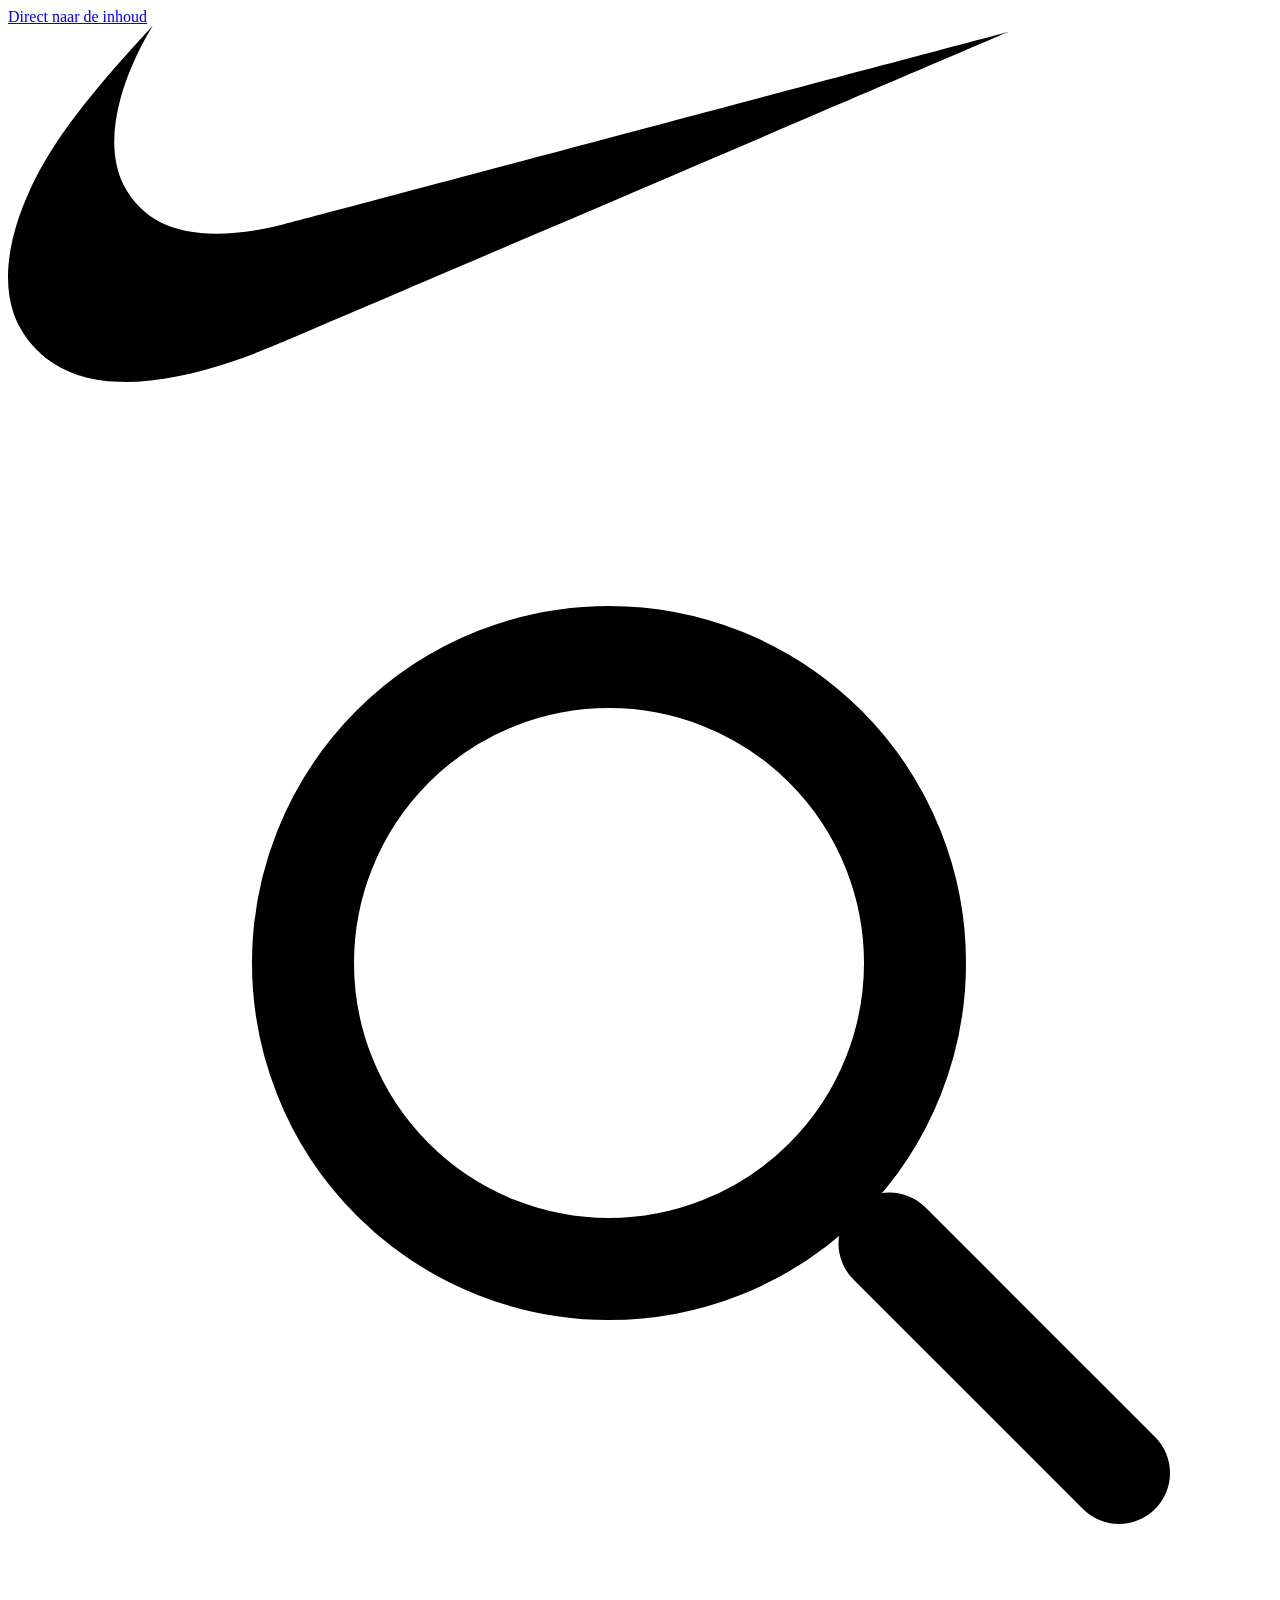
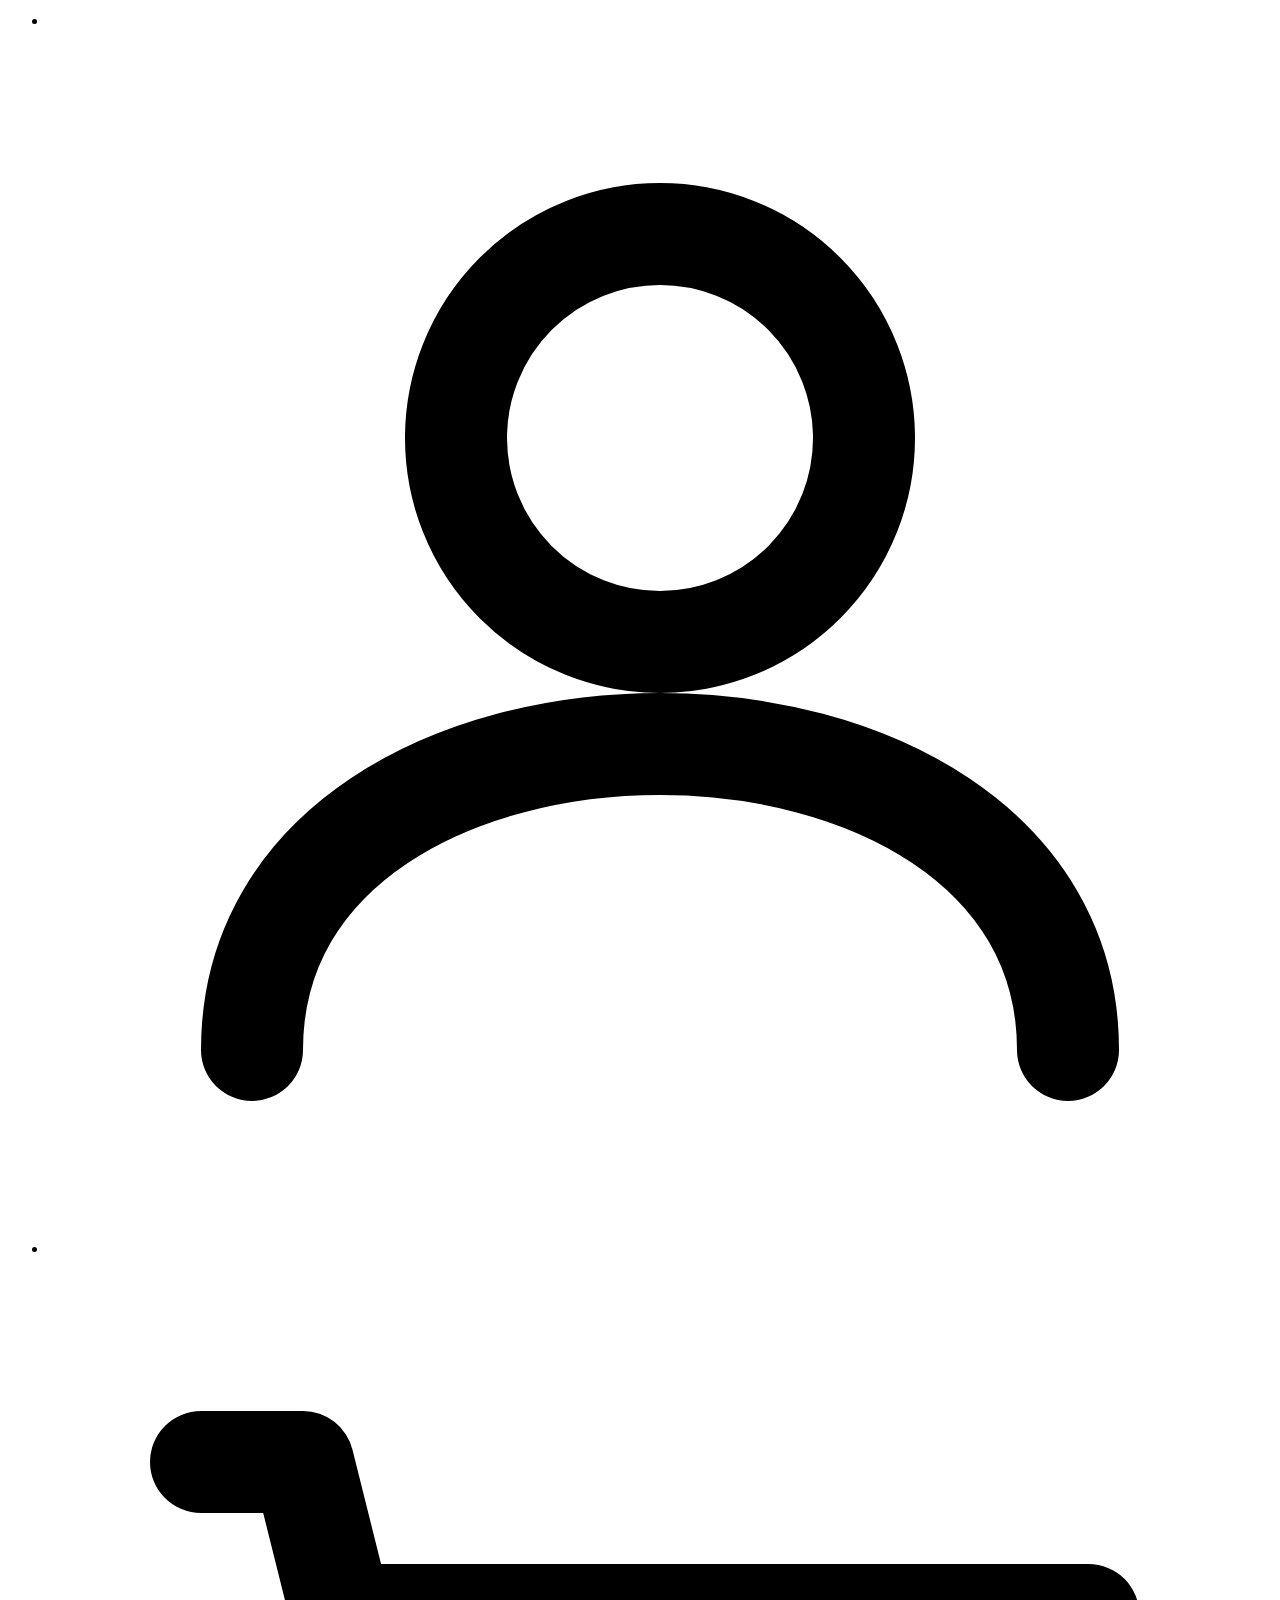
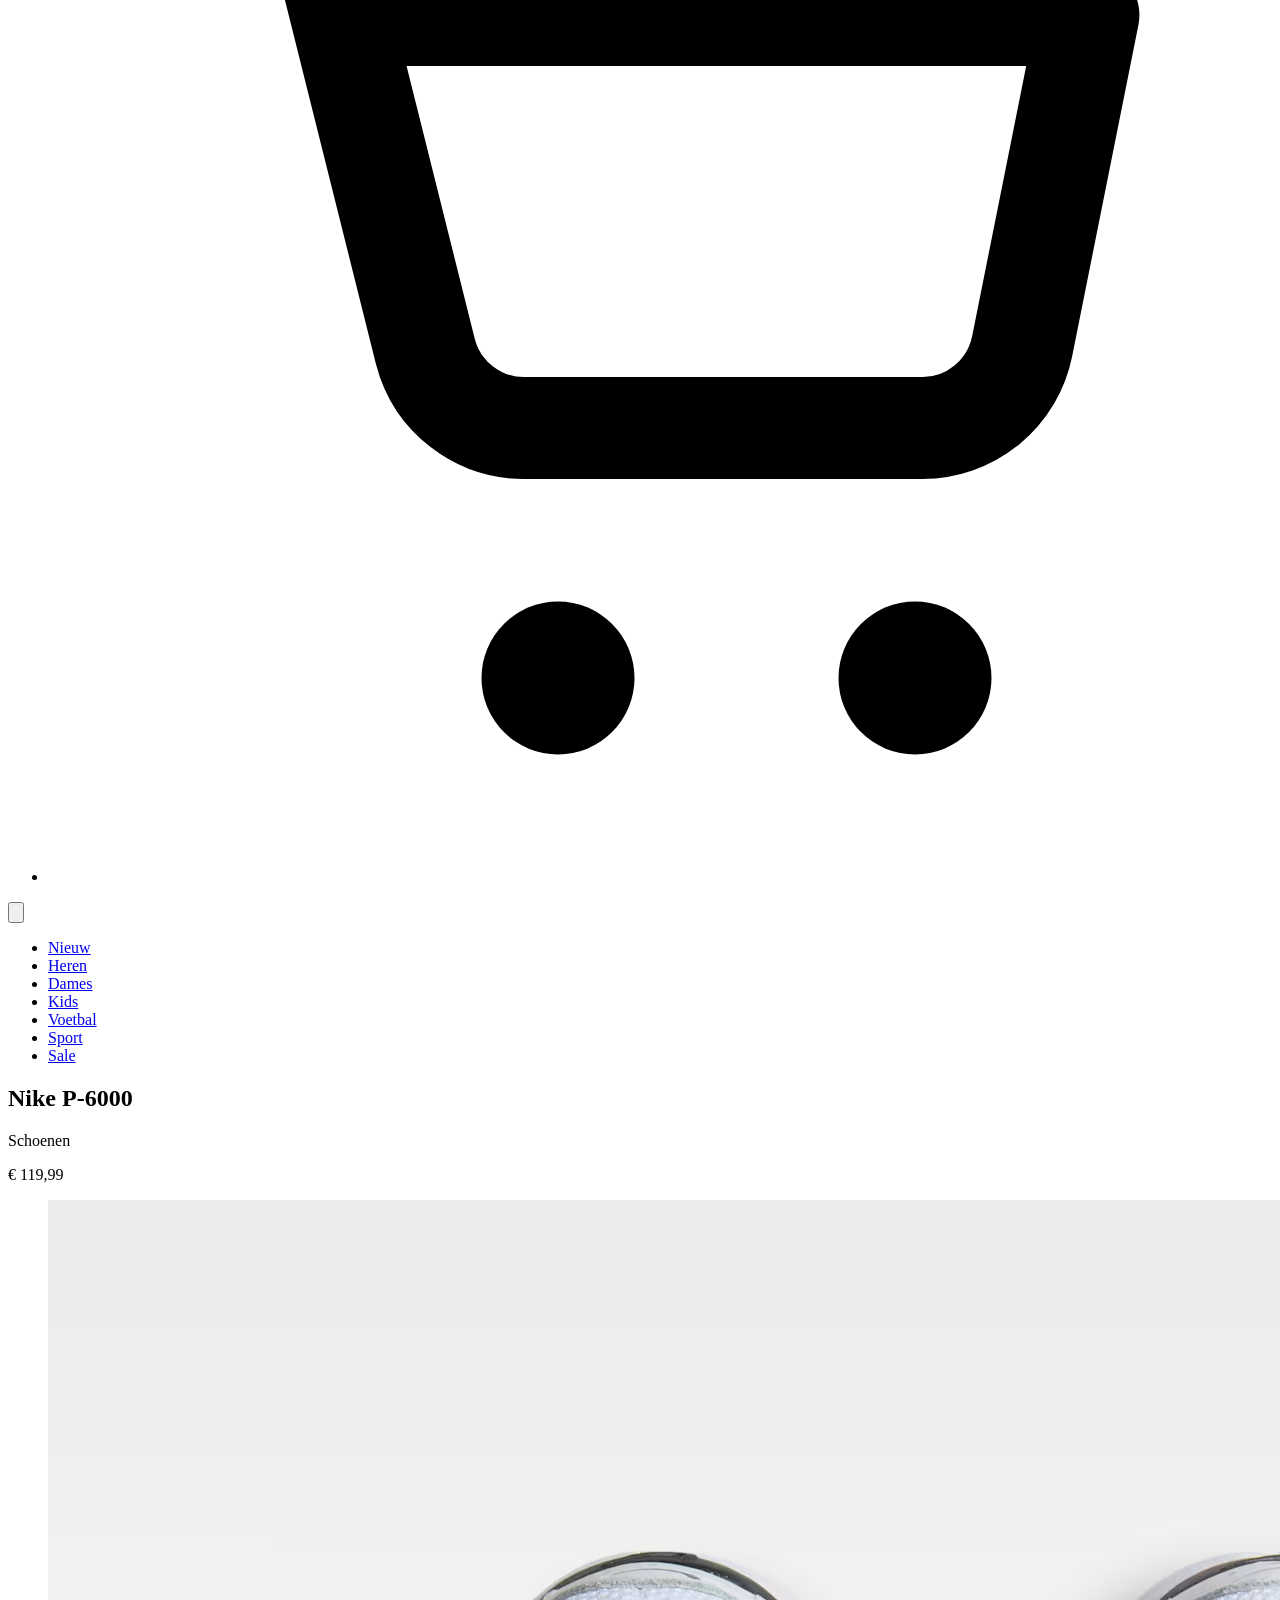
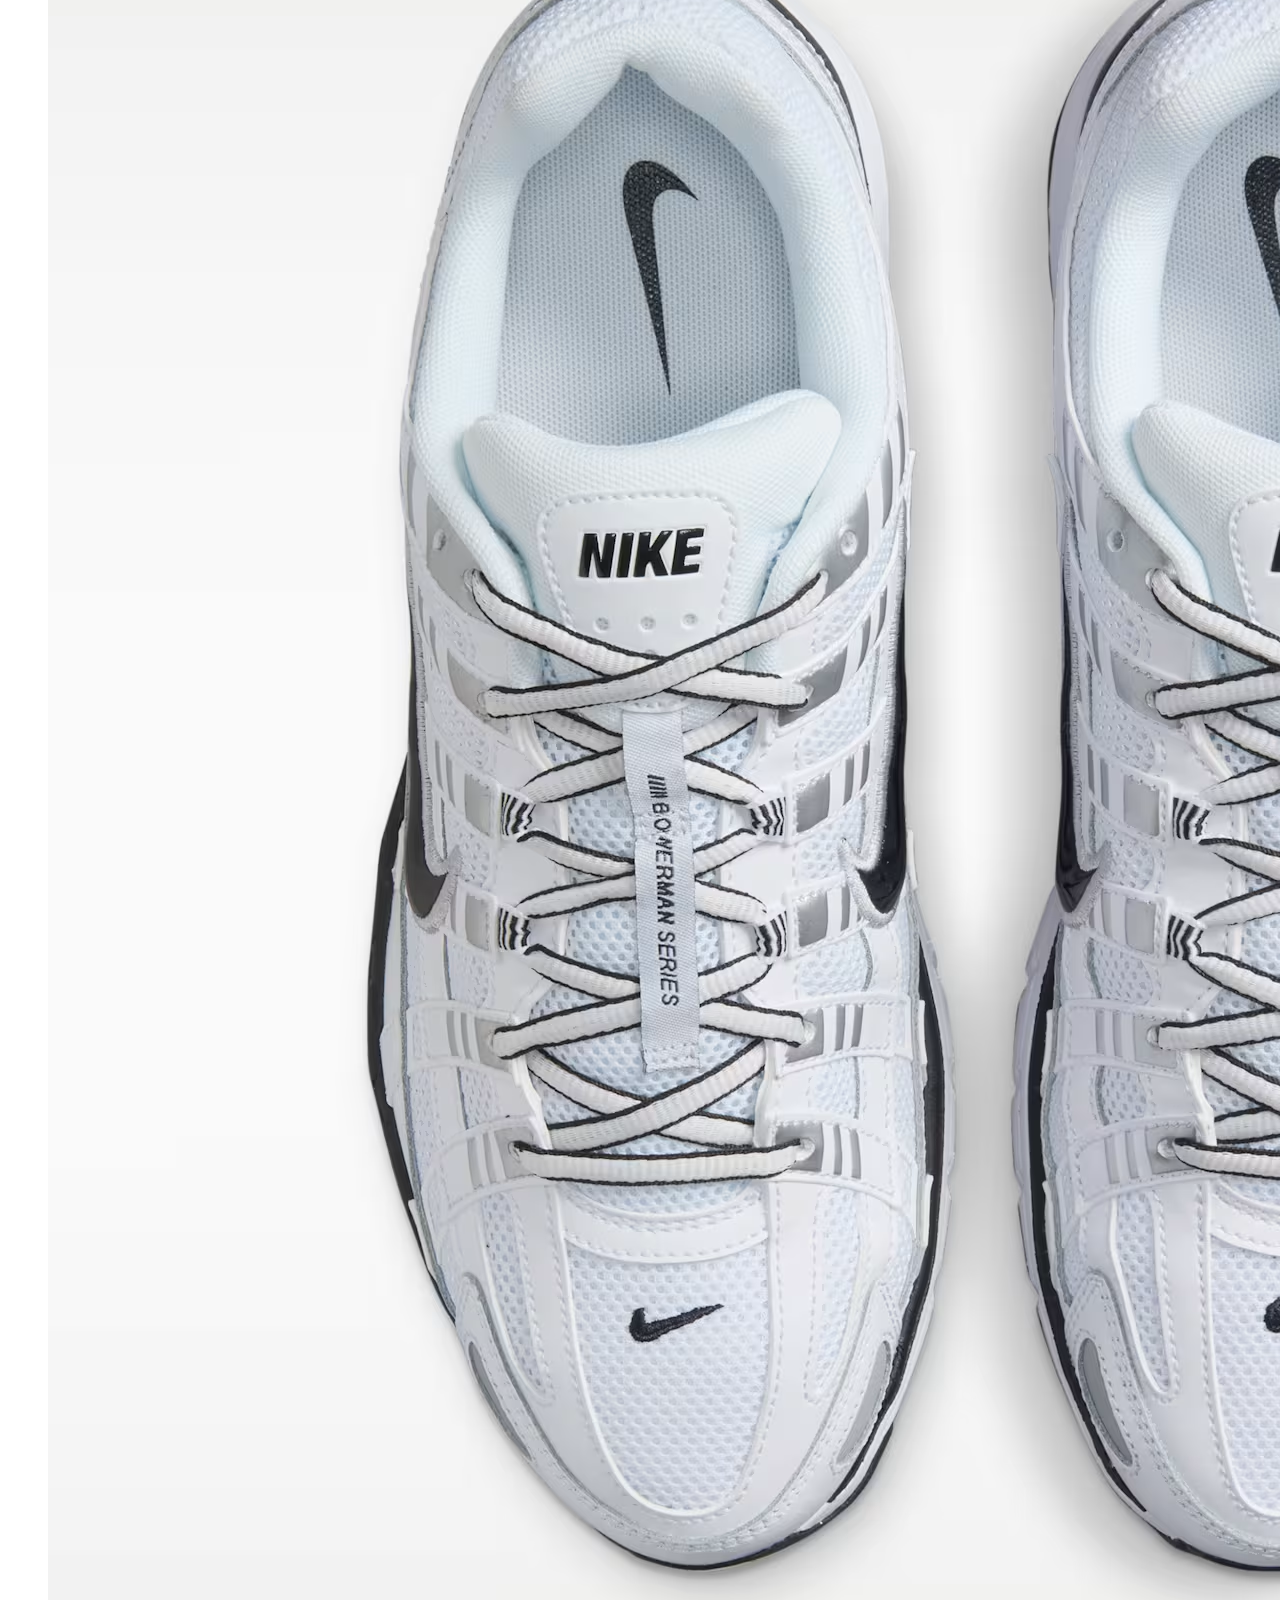
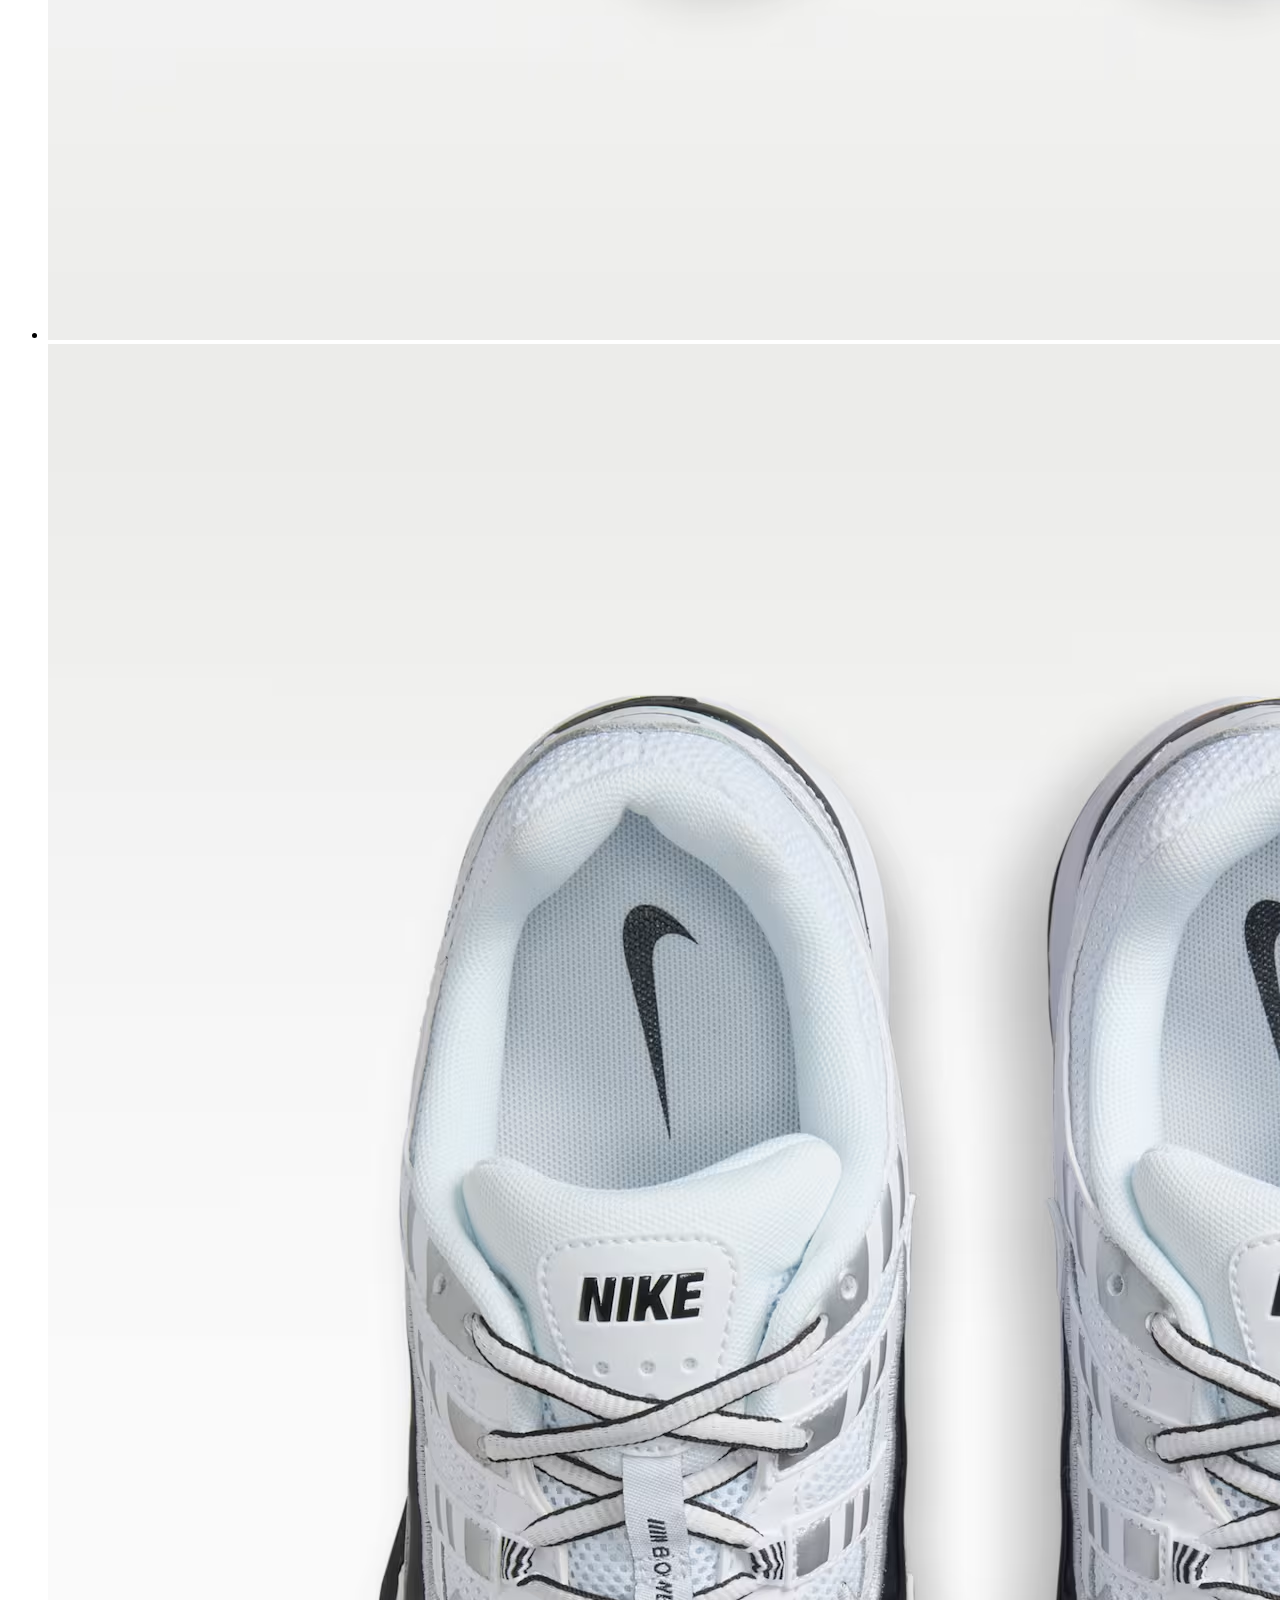
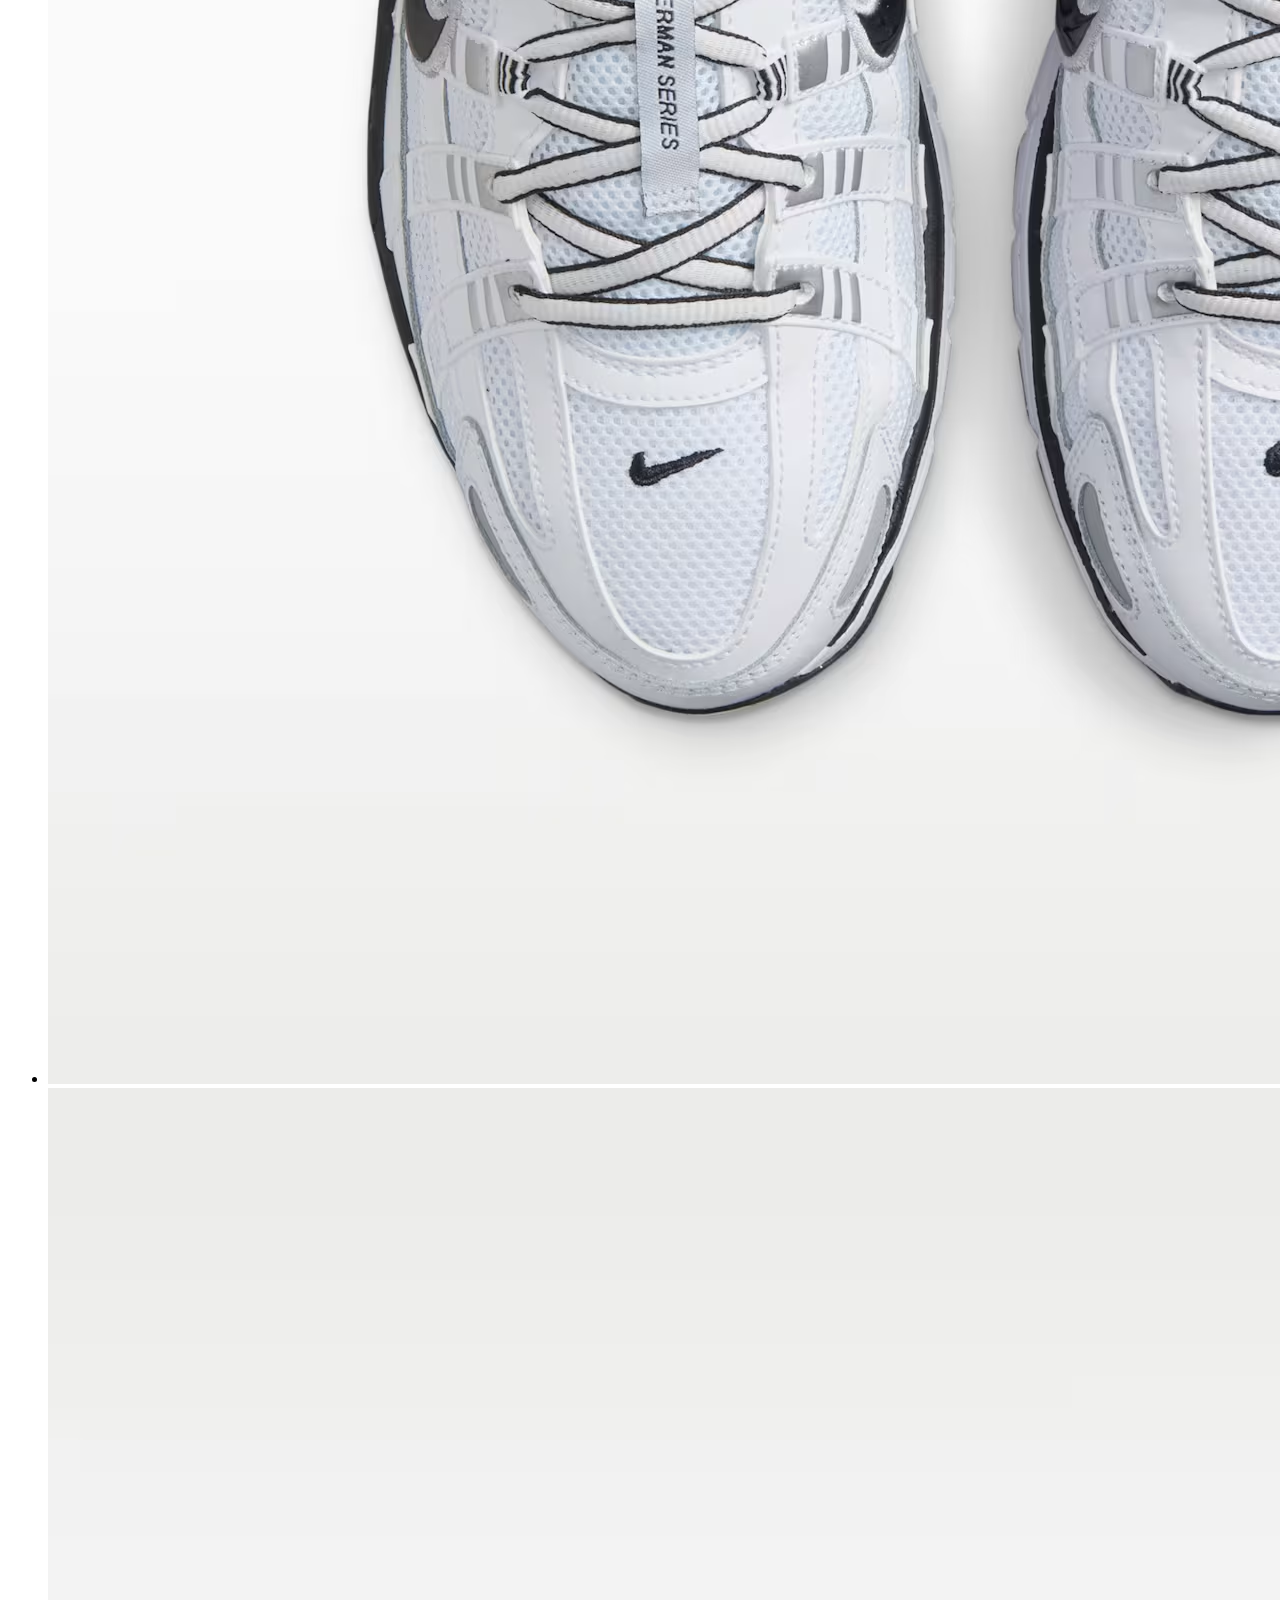
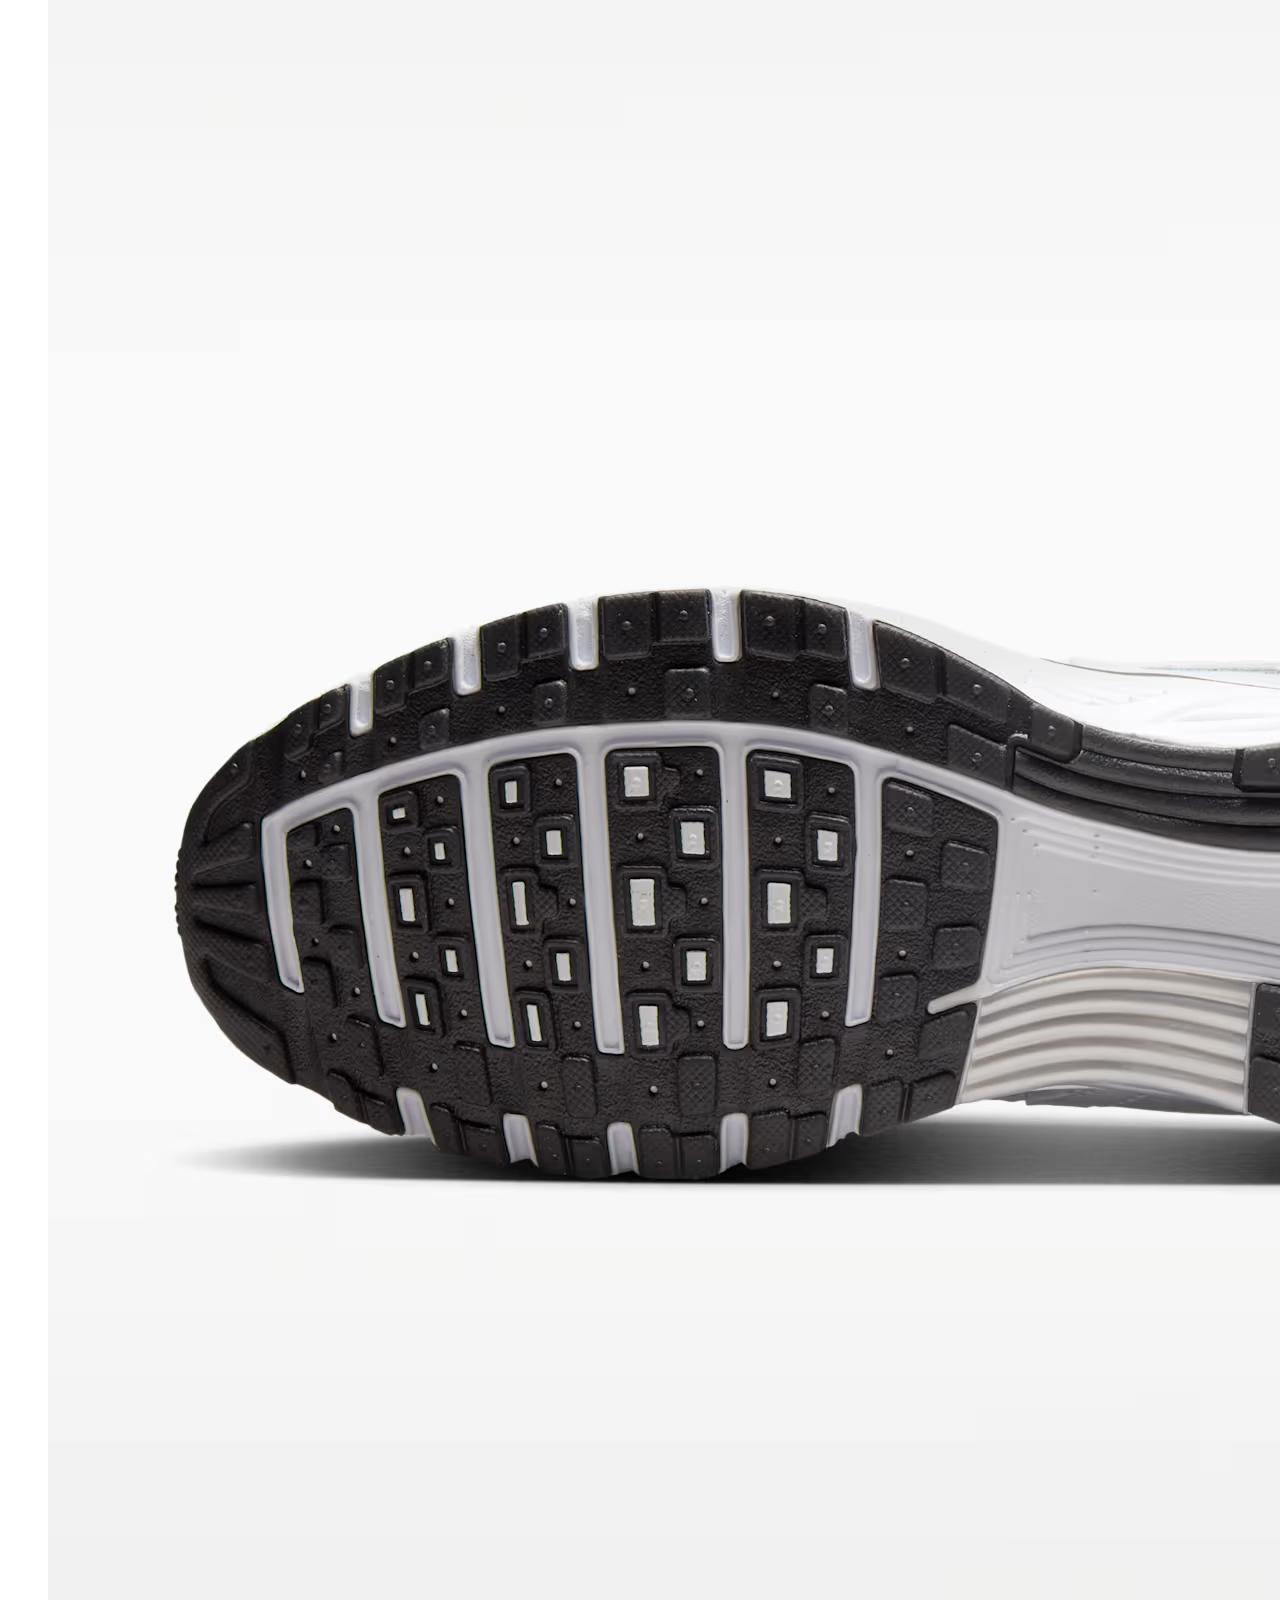
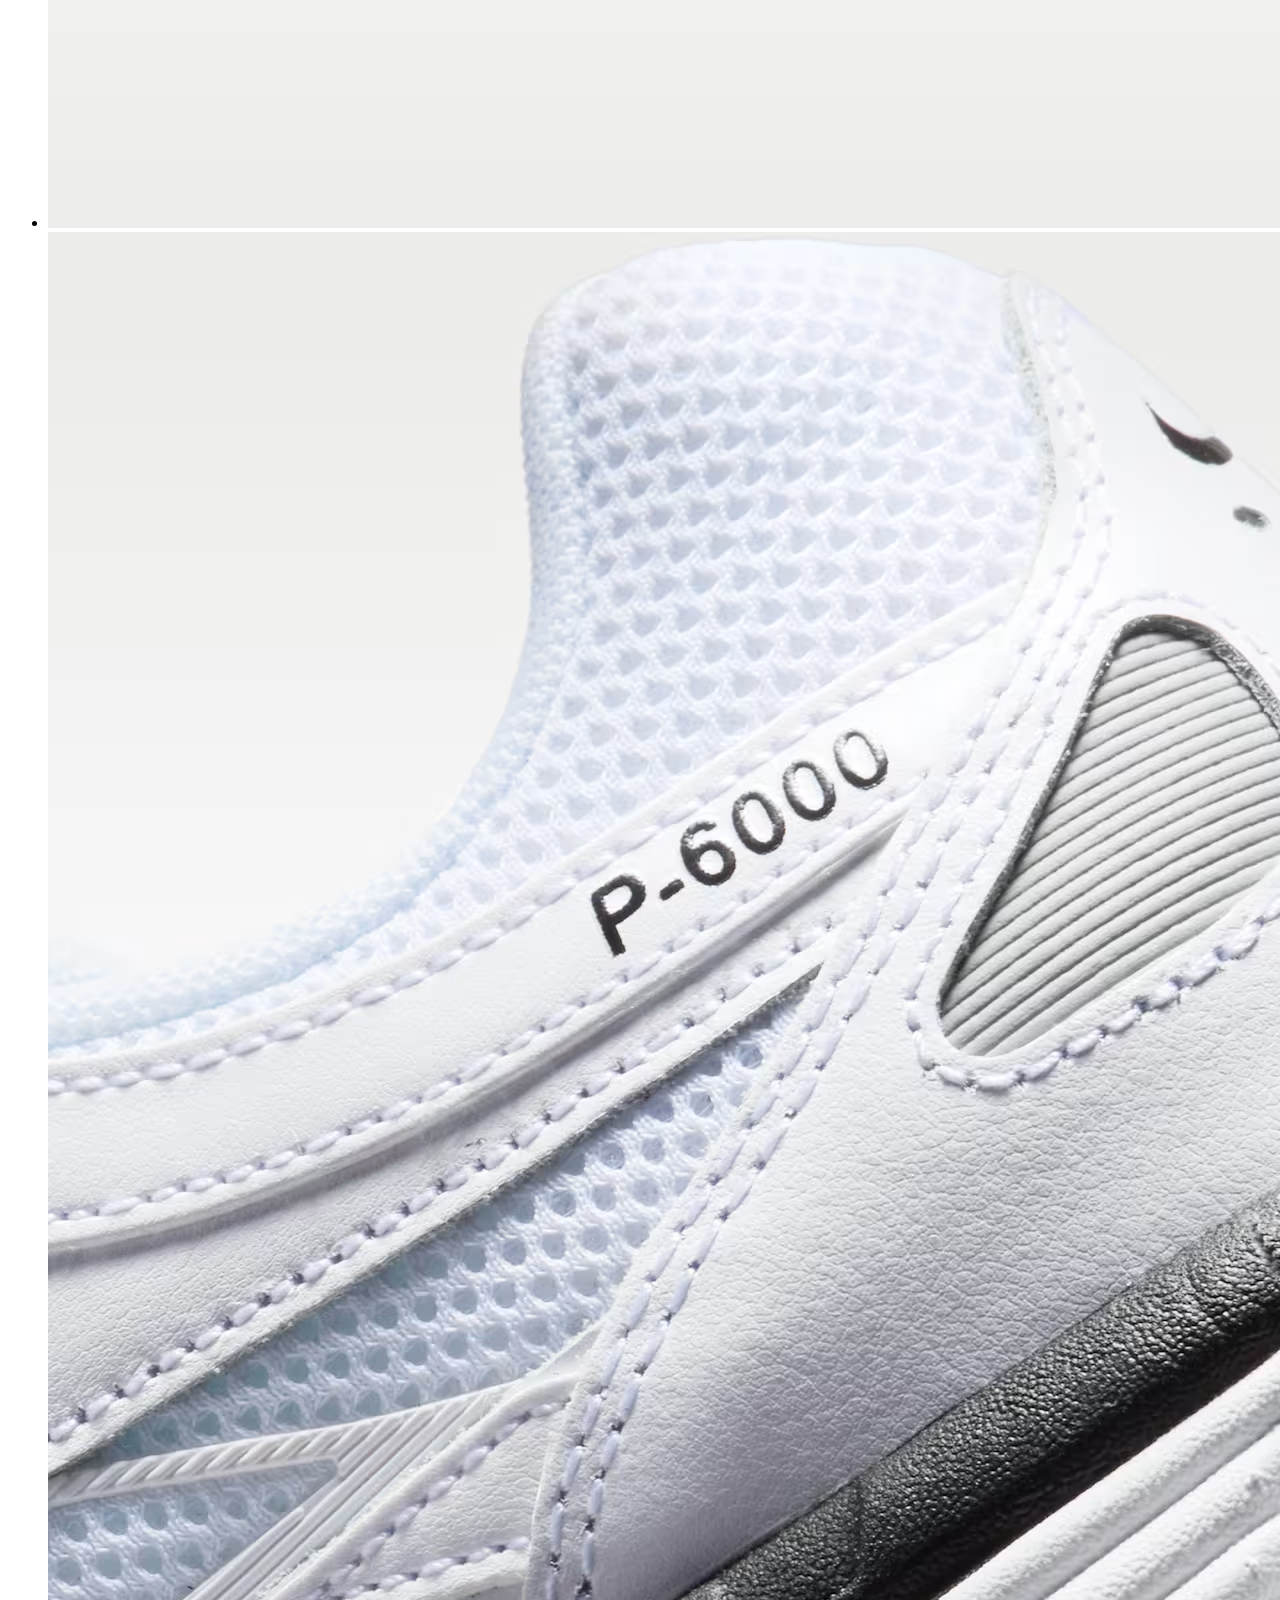
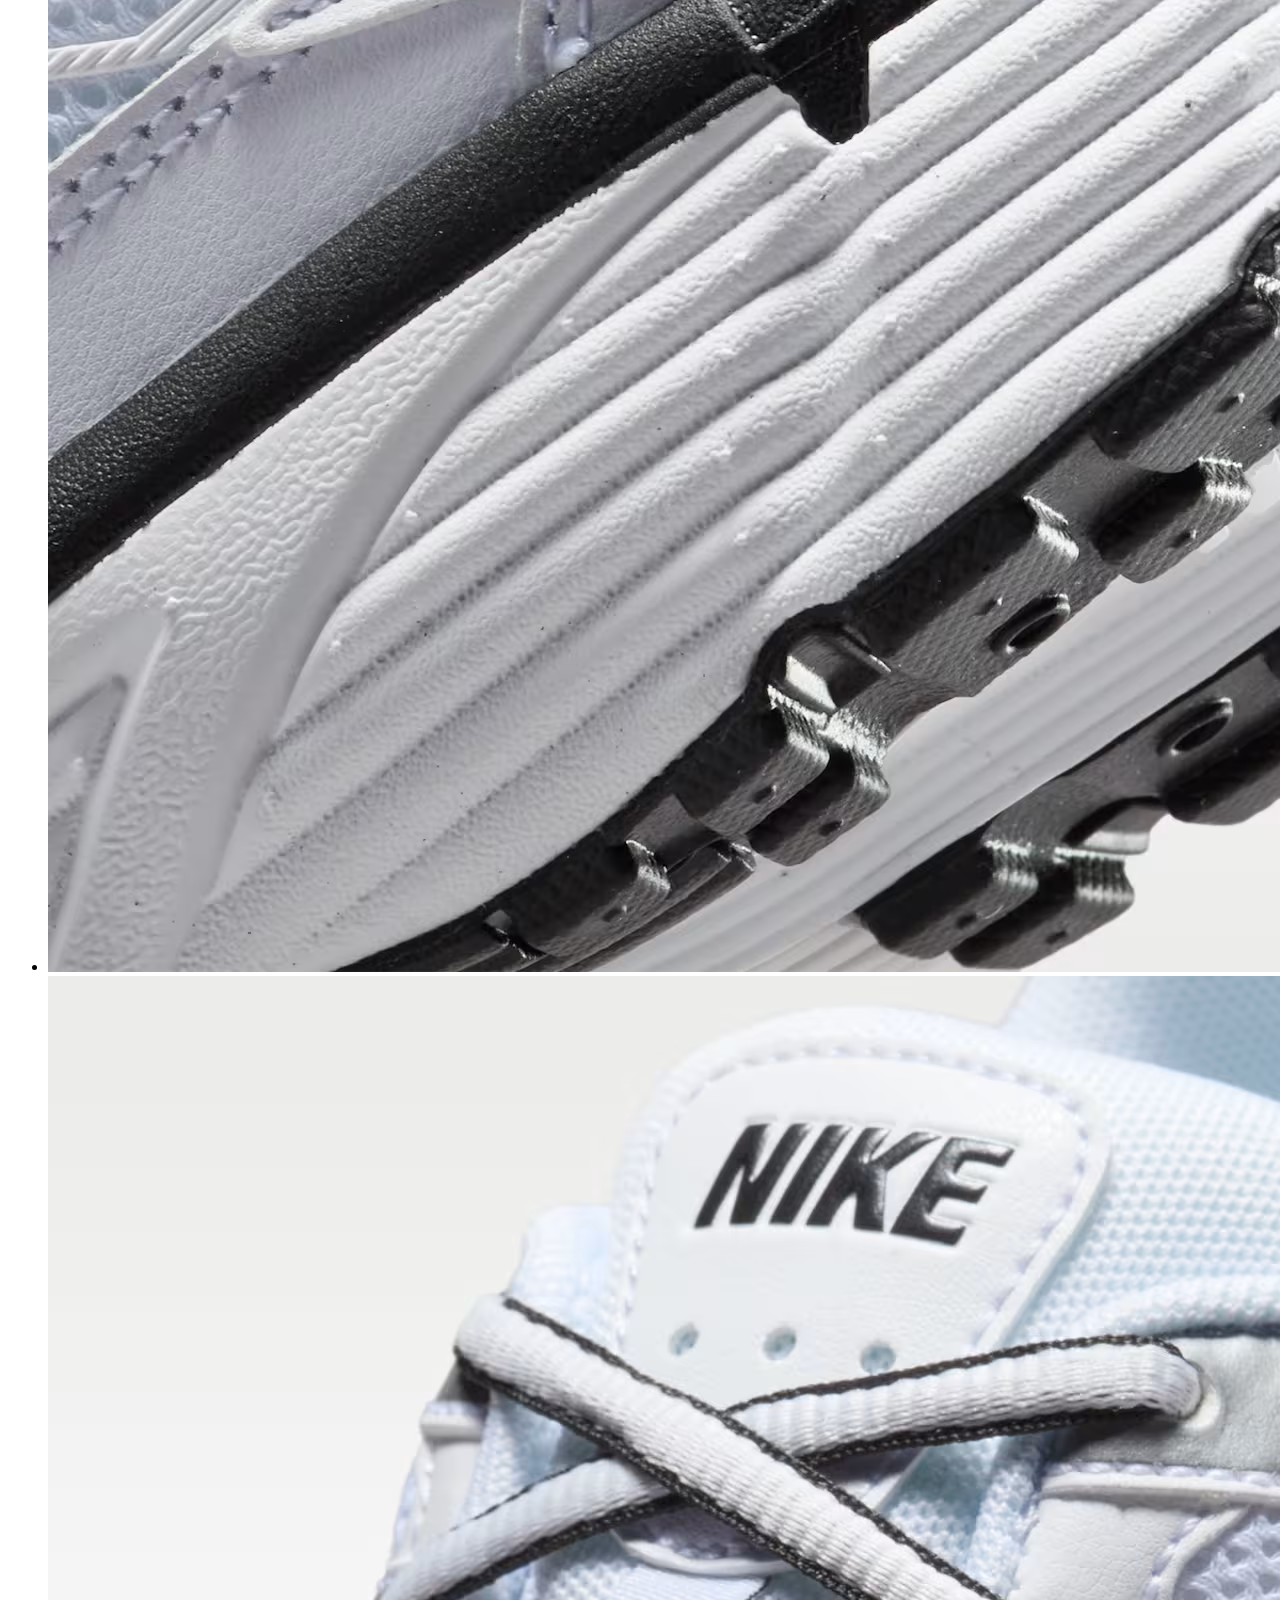
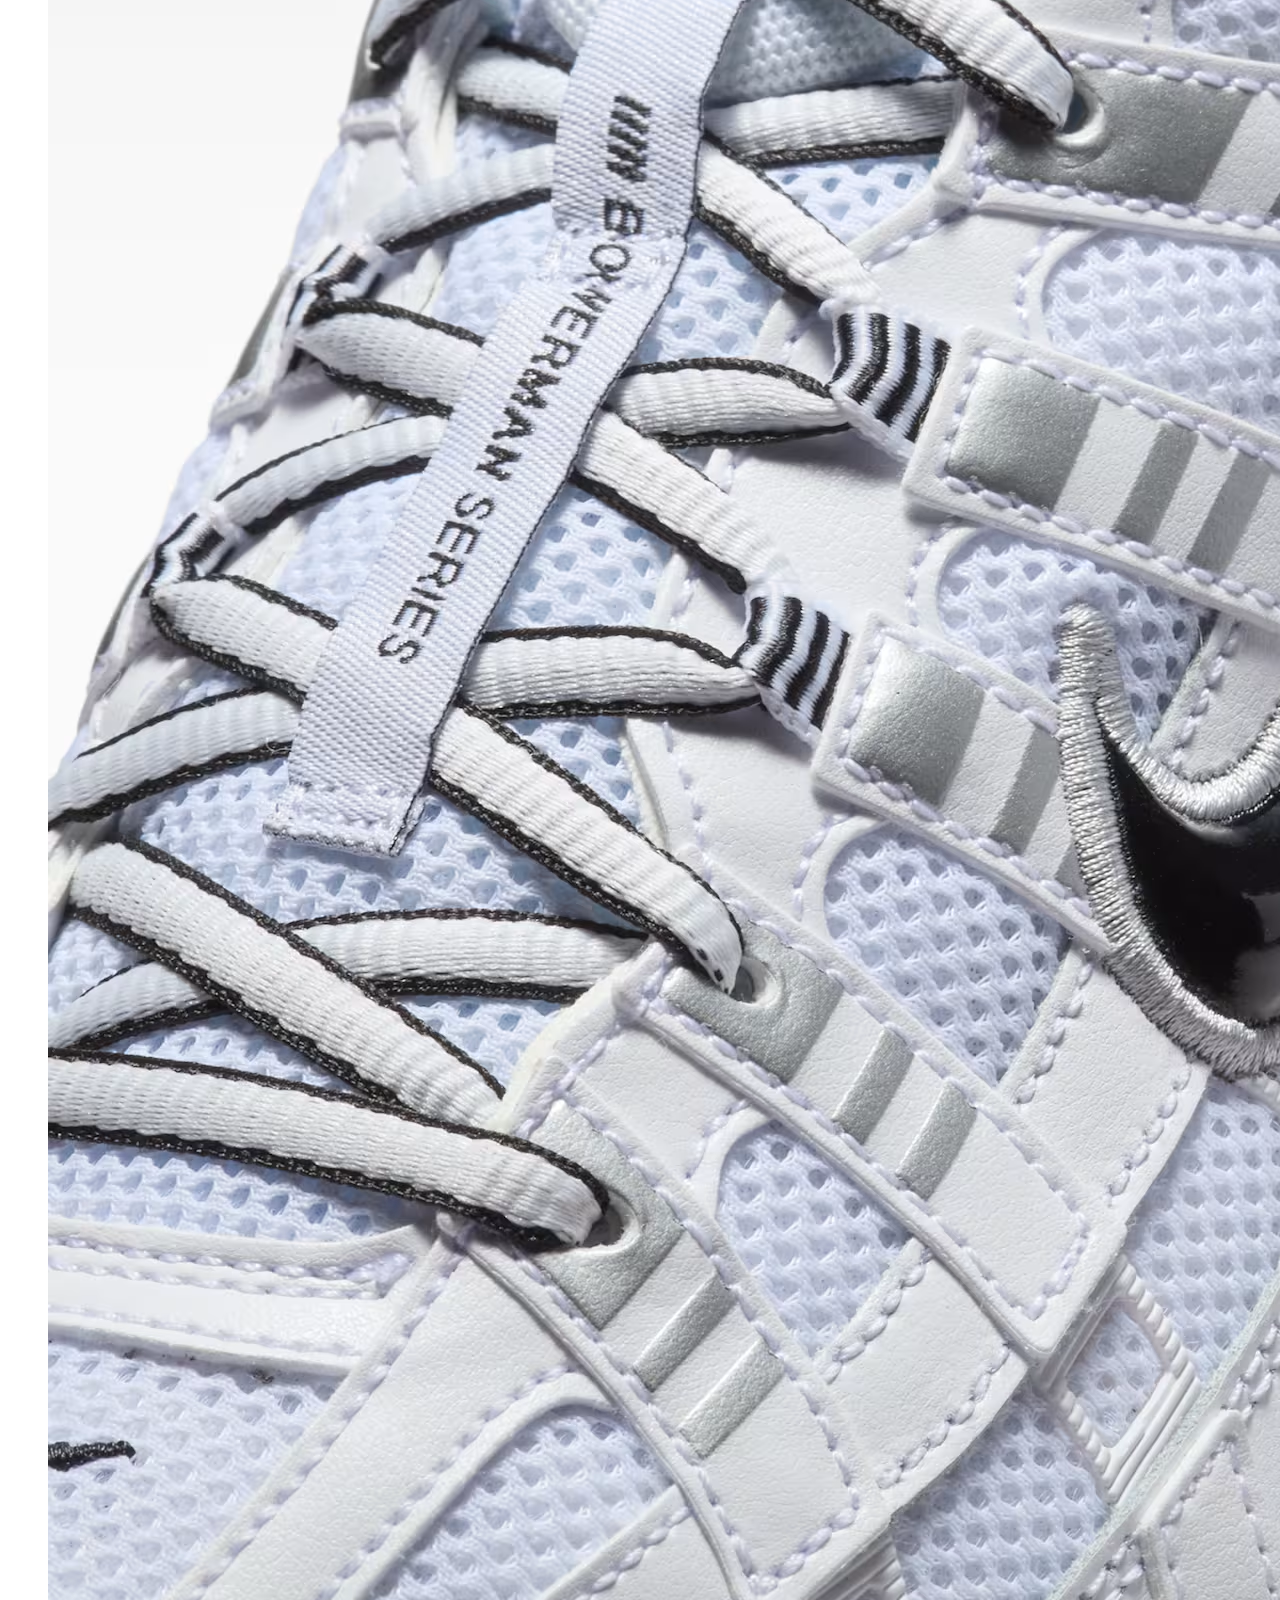
==== detail.html @ ab519326 "Add files via upload" ====
<!DOCTYPE html>
<html lang="nl">

<head>
	<meta charset="UTF-8">
	<meta name="viewport" content="width=device-width, initial-scale=1">
	<meta name="author" content="Younes Benzian">
	<meta name="description" content="Productpagina van de Nike P-6000, gemaakt voor Frontend Development.">

	<title>Nike P-6000 schoenen. Nike NL</title>

	<link rel="icon" href="images/logo-nike.svg" type="image/svg+xml">
	<link rel="stylesheet" href="styles/style.css">
	<link rel="stylesheet" href="styles/detail.css">

	<script src="scripts/script.js" defer></script>
</head>

<body>

	<a href="#inhoud">Direct naar de inhoud</a>

	<header>

		<a href="index.html">
			<img src="images/logo-nike.svg" alt="Nike, naar de homepagina">
		</a>

		<nav aria-label="Snelmenu">
			<ul>
				<li><a href="index.html"><img src="images/search.svg" alt="Zoeken"></a></li>
				<li><a href="index.html"><img src="images/user.svg" alt="Inloggen"></a></li>
				<li><a href="index.html"><img src="images/cart.svg" alt="Winkelwagen"></a></li>
			</ul>
		</nav>

		<button type="button" aria-controls="hoofdmenu" aria-expanded="false">
			<img src="images/menu.svg" alt="Menu">
		</button>

		<nav id="hoofdmenu" aria-label="Hoofdmenu">
			<ul>
				<li><a href="index.html">Nieuw</a></li>
				<li><a href="index.html">Heren</a></li>
				<li><a href="index.html">Dames</a></li>
				<li><a href="index.html">Kids</a></li>
				<li><a href="index.html">Voetbal</a></li>
				<li><a href="index.html">Sport</a></li>
				<li><a href="index.html">Sale</a></li>
			</ul>
		</nav>

	</header>

	<main id="inhoud">

		<section>

			<h1>Nike P-6000</h1>
			<p>Schoenen</p>
			<p>&euro; 119,99</p>

			<!-- de productfotos. op mobiel is dit een caroussel waar je zijwaarts doorheen scrollt, vanaf 57em maak ik er een grid van met een smalle kolom links -->
			<ul>
				<li><img src="images/NIKE+P-6000 (3).avif" alt="De Nike P-6000 van bovenaf, een paar naast elkaar"></li>
				<li><img src="images/NIKE+P-6000 (3).avif" alt="De Nike P-6000 van bovenaf met het Nike-logo op de tong"></li>
				<li><img src="images/NIKE+P-6000 (4).avif" alt="De buitenzool van de Nike P-6000"></li>
				<li><img src="images/schuin.avif" alt="De zijkant van de Nike P-6000 van dichtbij"></li>
				<li><img src="images/zijkantboven (1).avif" alt="De veters van de Nike P-6000 van dichtbij"></li>
				<li><img src="images/NIKE+P-6000 (2).avif" alt="De witte Nike P-6000 van de zijkant"></li>
			</ul>

			<form action="#" method="get">

				<fieldset>
					<legend>Kies je kleur</legend>
					<label><input type="radio" name="kleur" value="wit-grijs" checked> Wit en grijs</label>
					<label><input type="radio" name="kleur" value="zwart-wit"> Zwart en wit</label>
					<label><input type="radio" name="kleur" value="grijs-zilver"> Grijs en zilver</label>
					<label><input type="radio" name="kleur" value="zwart-antraciet"> Zwart en antraciet</label>
					<label><input type="radio" name="kleur" value="beige-wit"> Beige en wit</label>
				</fieldset>

				<!-- radio en geen button, want je mag maar 1 maat kiezen. het bolletje zelf verstop ik in css met appearance none zodat het hele vakje klikbaar wordt -->
				<fieldset>
					<legend>Selecteer maat</legend>
					<label><input type="radio" name="maat" value="35.5"> EU 35.5</label>
					<label><input type="radio" name="maat" value="36"> EU 36</label>
					<label><input type="radio" name="maat" value="36.5"> EU 36.5</label>
					<label><input type="radio" name="maat" value="37.5"> EU 37.5</label>
					<label><input type="radio" name="maat" value="38"> EU 38</label>
					<label><input type="radio" name="maat" value="38.5"> EU 38.5</label>
					<label><input type="radio" name="maat" value="39"> EU 39</label>
					<label><input type="radio" name="maat" value="40"> EU 40</label>
					<label><input type="radio" name="maat" value="40.5"> EU 40.5</label>
					<label><input type="radio" name="maat" value="41"> EU 41</label>
					<label><input type="radio" name="maat" value="42"> EU 42</label>
					<label><input type="radio" name="maat" value="42.5"> EU 42.5</label>
					<!-- deze maat op disabled, dan kun je hem niet aanklikken en slaat de browser hem ook over met tab -->
					<label><input type="radio" name="maat" value="43" disabled> EU 43 (uitverkocht)</label>
					<label><input type="radio" name="maat" value="44"> EU 44</label>
					<label><input type="radio" name="maat" value="44.5"> EU 44.5</label>
					<label><input type="radio" name="maat" value="45"> EU 45</label>
					<label><input type="radio" name="maat" value="45.5"> EU 45.5</label>
					<label><input type="radio" name="maat" value="46"> EU 46</label>
					<label><input type="radio" name="maat" value="47"> EU 47</label>
					<label><input type="radio" name="maat" value="47.5"> EU 47.5</label>
					<label><input type="radio" name="maat" value="48.5"> EU 48.5</label>
					<label><input type="radio" name="maat" value="49.5"> EU 49.5</label>
				</fieldset>

				<a href="index.html">Bekijk de maatwijzer</a>

				<p>Achteraf betalen is beschikbaar bij het afrekenen.</p>

				<button type="submit">Voeg toe aan winkelmandje</button>

				<button type="button">Markeer als favoriet</button>

			</form>

			<p>Dit product komt niet in aanmerking voor promoties en kortingen op de site.</p>

			<p>Niet zeker van je maat? <a href="index.html">Zoek een store bij jou in de buurt</a></p>

			<p>De P-6000 leent zijn vorm van de hardloopschoenen uit de jaren negentig en maakt er een schoen van voor elke dag. Licht genoeg om de hele dag te dragen, met genoeg demping om er ook mee te kunnen rennen.</p>

			<ul>
				<li>Kleur: wit, grijs en zwart</li>
				<li>Artikelnummer: CD6404-002</li>
				<li>Bovenwerk van mesh met kunstleren details</li>
			</ul>

			<details>
				<summary>Bekijk productgegevens</summary>
				<p>Het bovenwerk bestaat uit mesh met kunstleren overlays. De tussenzool van schuim vangt je stap op en de rubberen buitenzool geeft grip op straat.</p>
			</details>

			<details>
				<summary>Verzending en retourneren</summary>
				<p>Bezorging duurt twee tot vier werkdagen. Je kunt je bestelling binnen dertig dagen gratis retourneren.</p>
			</details>

			<details>
				<summary>Beoordelingen (1057)</summary>
				<p>Deze schoen krijgt gemiddeld 4,8 van de 5 sterren. Kopers noemen vooral de pasvorm en het comfort bij langer lopen.</p>
				<a href="index.html">Lees alle beoordelingen</a>
			</details>

		</section>

		<section>

			<h2>Hoe anderen het dragen</h2>

			<p>Upload je foto met #nikestyle om te laten zien hoe jij de P-6000 draagt.</p>

			<ul>
				<li>
					<img src="images/vrouw2.jpg" alt="Vrouw met pet en zonnebril op een trap in het park, in een wit shirt en korte broek">
					<p>@nikefan</p>
				</li>
				<li>
					<img src="images/vrouw3.png" alt="Vrouw in een lange grijze jas met een grijze hoodie en een pet">
					<p>@streetstyle</p>
				</li>
				<li>
					<img src="images/man4.jpg" alt="Man in een grijze longsleeve en donkerblauwe broek bij het water">
					<p>@dailyfit</p>
				</li>
				<li>
					<img src="images/manmetuitziht.jpg" alt="Man in een zwarte set bij een uitkijkpunt over de baai">
					<p>@sneakerdagboek</p>
				</li>
				<li>
					<img src="images/man5.jpg" alt="Man in een donker trainingspak met pet en schoudertas bij een betonnen muur">
					<p>@sneakerdagboek</p>
				</li>
				<li>
					<img src="images/vrouwmetp600.jpg" alt="Vrouw in een grijze top en blauwe cargobroek bij een wit hek">
					<p>@sneakerdagboek</p>
				</li>
			</ul>

		</section>

		<section>

			<h2>Maak de look af</h2>

			<ul>
				<li>
					<img src="images/asianguy.jpg" alt="Man in een donkere blazer met roze hoodie en grijze joggingbroek">
					<h3>Klaar voor de stad</h3>
				</li>
				<li>
					<img src="images/chiensevrouw.jpg" alt="Vrouw in een blauwgroene set met een tas over haar schouder">
					<h3>Rustige basis</h3>
				</li>
				<li>
					<img src="images/matchameid.jpg" alt="Vrouw in een grijze jas en zwarte legging in een stoel met een drankje">
					<h3>Warm ingepakt</h3>
				</li>
			</ul>

			<a href="index.html">Bekijk alle looks</a>

		</section>

		<section>

			<h2>Ontdek de Nike P-6000</h2>
			<!-- lege alt want dit pijltje is alleen versiering, een screenreader hoeft dat niet voor te lezen -->
			<img src="images/scroll dowb icon.png" alt="">
			<img src="images/manmetlegging.avif" alt="Man met vlechten in een muts en een zwarte jas over een zwart shirt">
			<h3>Traditionele hardloopstijl</h3>
			<p>De vorm komt van de hardloopschoenen uit de jaren tweeduizend. Die lijnen zijn gebleven, de rest is bijgewerkt.</p>

			<img src="images/ingezooomde p600.avif" alt="Het zwarte bovenwerk van de Nike P-6000 van heel dichtbij">
			<h3>Gemaakt voor comfort</h3>
			<p>De tussenzool van schuim vangt je stap op, zodat je er ook een hele dag op kunt staan.</p>

			<img src="images/ingezoomdopzool.avif" alt="Het profiel van de buitenzool van de Nike P-6000 van heel dichtbij">
			<h3>Rotsvaste grip</h3>
			<p>De rubberen buitenzool met golfprofiel houdt je op de been, ook als het nat is.</p>

		</section>

		<section>

			<h2>Misschien vind je dit ook leuk</h2>

			<!-- 5 producten, je ziet er ongeveer 3 en de rest scroll je erbij. hier was geen javascript voor nodig, scroll-snap in css doet het werk -->
			<ul>
				<li>
					<a href="index.html"><img src="images/qqlawi.avif" alt="De Nike P-6000 in zwart met een lichtblauwe swoosh van de zijkant"></a>
					<h3>Nike P-6000</h3>
					<p>Herenschoenen</p>
					<p>&euro; 109,99</p>
				</li>
				<li>
					<a href="index.html"><img src="images/NIKE+AIR+LIQUID+MAX+AW.avif" alt="De Nike Air Max in helemaal zwart van de zijkant"></a>
					<h3>Nike Air Max</h3>
					<p>Herenschoenen</p>
					<p>&euro; 139,99</p>
				</li>
				<li>
					<a href="index.html"><img src="images/Screenshot 2026-09-28 180601.png" alt="De Nike P-6000 in donkergroen en zwart van de zijkant"></a>
					<h3>Nike P-6000</h3>
					<p>Herenschoenen</p>
					<p>&euro; 89,99</p>
				</li>
				<li>
					<a href="index.html"><img src="images/p[.png" alt="De Nike P-6000 in helemaal zwart van de zijkant"></a>
					<h3>Nike P-6000</h3>
					<p>Herenschoenen</p>
					<p>&euro; 87,49</p>
				</li>
				<li>
					<a href="index.html"><img src="images/NIKE+MIND+001.avif" alt="Een paar roze Nike slippers"></a>
					<h3>Nike Mind</h3>
					<p>Schoenen</p>
					<p>&euro; 129,99</p>
				</li>
			</ul>

		</section>

	</main>

	<footer>

		<nav aria-label="Footermenu">
			<details>
				<summary>Bronnen</summary>
				<ul>
					<li><a href="index.html">Cadeaubonnen</a></li>
					<li><a href="index.html">Zoek een store</a></li>
					<li><a href="index.html">Nike Journal</a></li>
					<li><a href="index.html">Word member</a></li>
				</ul>
			</details>
			<details>
				<summary>Help</summary>
				<ul>
					<li><a href="index.html">Bestelstatus</a></li>
					<li><a href="index.html">Verzending en levering</a></li>
					<li><a href="index.html">Retourzendingen</a></li>
					<li><a href="index.html">Betaalmethodes</a></li>
				</ul>
			</details>
			<details>
				<summary>Bedrijf</summary>
				<ul>
					<li><a href="index.html">Over Nike</a></li>
					<li><a href="index.html">Nieuws</a></li>
					<li><a href="index.html">Werken bij Nike</a></li>
					<li><a href="index.html">Toegankelijkheid</a></li>
				</ul>
			</details>
			<details>
				<summary>Communitykortingen</summary>
				<ul>
					<li><a href="index.html">Student</a></li>
					<li><a href="index.html">Docent</a></li>
					<li><a href="index.html">Eerstehulpverleners</a></li>
					<li><a href="index.html">Zorgprofessionals</a></li>
				</ul>
			</details>
		</nav>

		<small>&copy; 2026 Nike, Inc. Schoolopdracht van Younes Benzian.</small>

		<nav aria-label="Voorwaarden">
			<ul>
				<li><a href="index.html">Gebruiksvoorwaarden</a></li>
				<li><a href="index.html">Verkoopvoorwaarden</a></li>
				<li><a href="index.html">Bedrijfsgegevens</a></li>
				<li><a href="index.html">Privacy- en cookiebeleid</a></li>
			</ul>
		</nav>

	</footer>

</body>

</html>
---- styles/style.css ----
/**************/
/* CSS REMEDY */
/**************/
*, *::after, *::before {
  box-sizing:border-box;  
}






/*********************/
/* CUSTOM PROPERTIES */
/*********************/
:root {
	/* startje */
	--color-text:#111;
	--color-background:#eee;
}





/****************/
/* JOUW STYLING */
/****************/

/* jouw code */
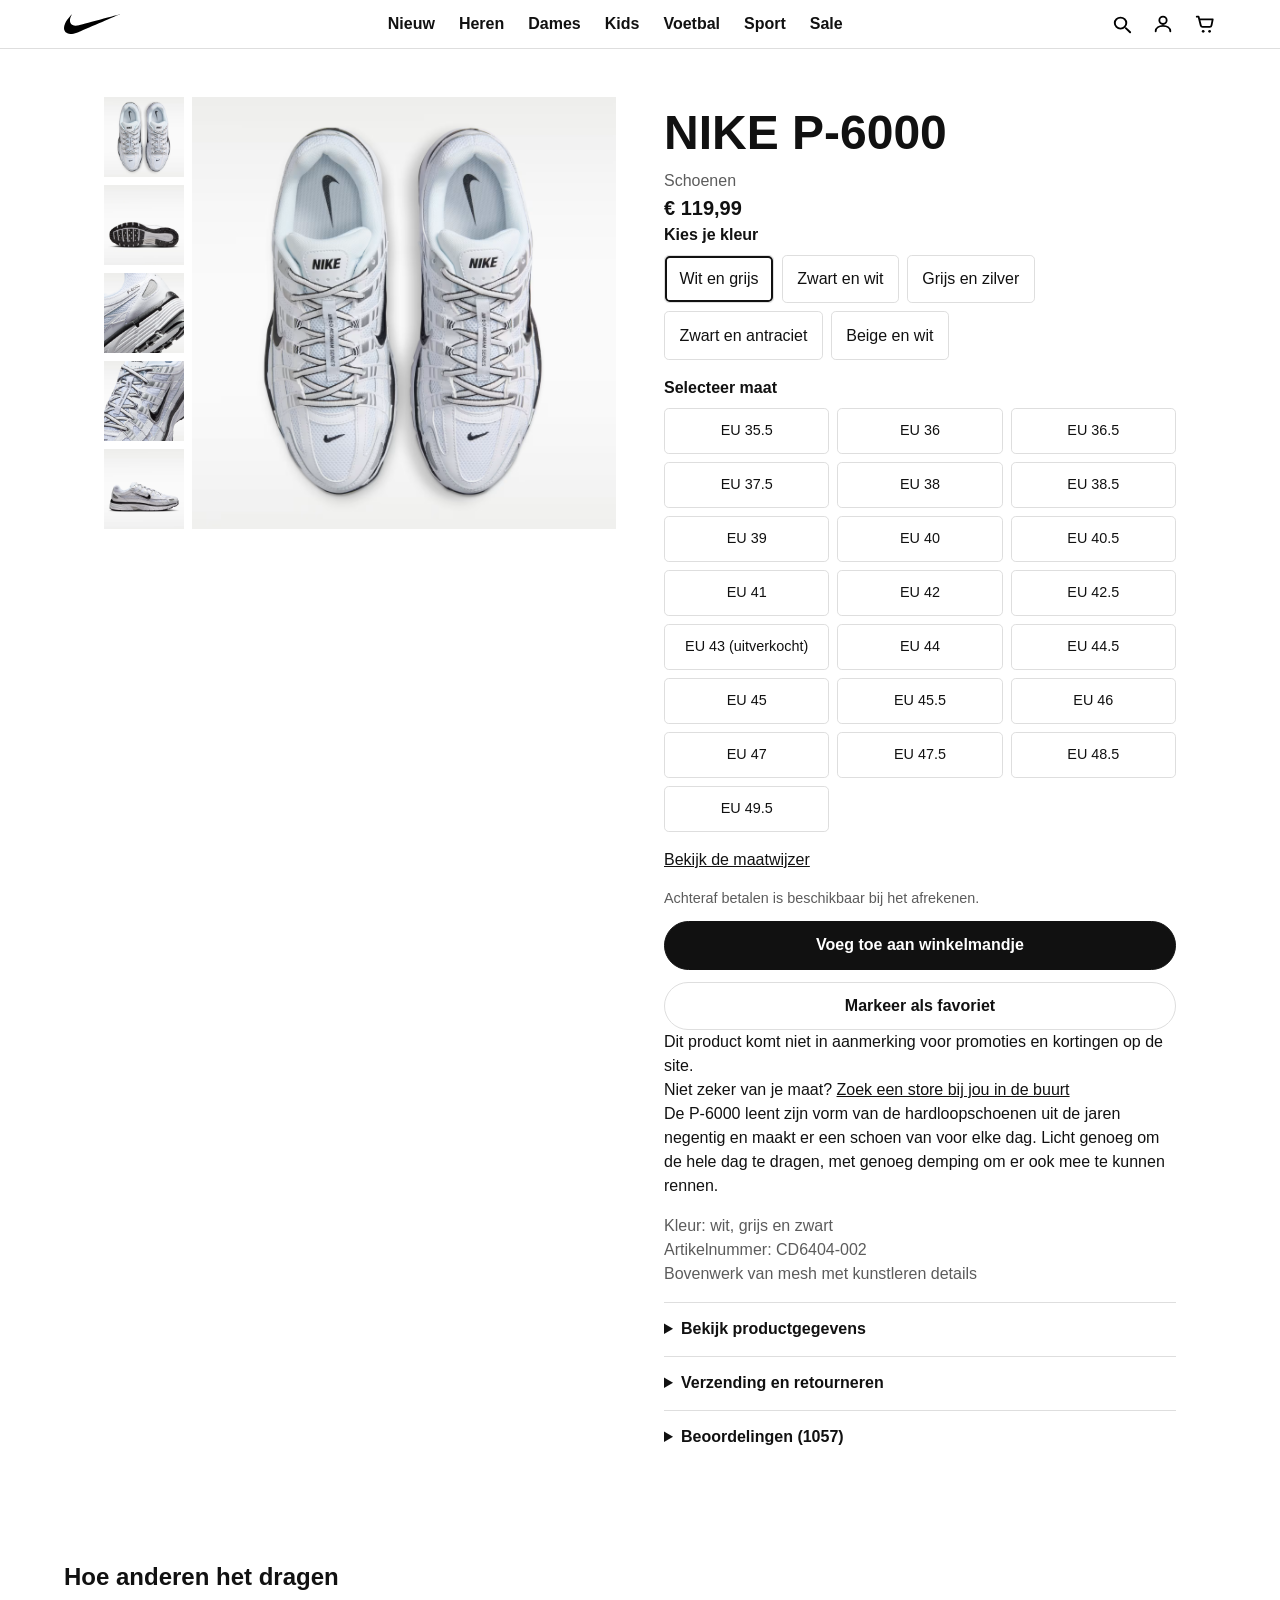
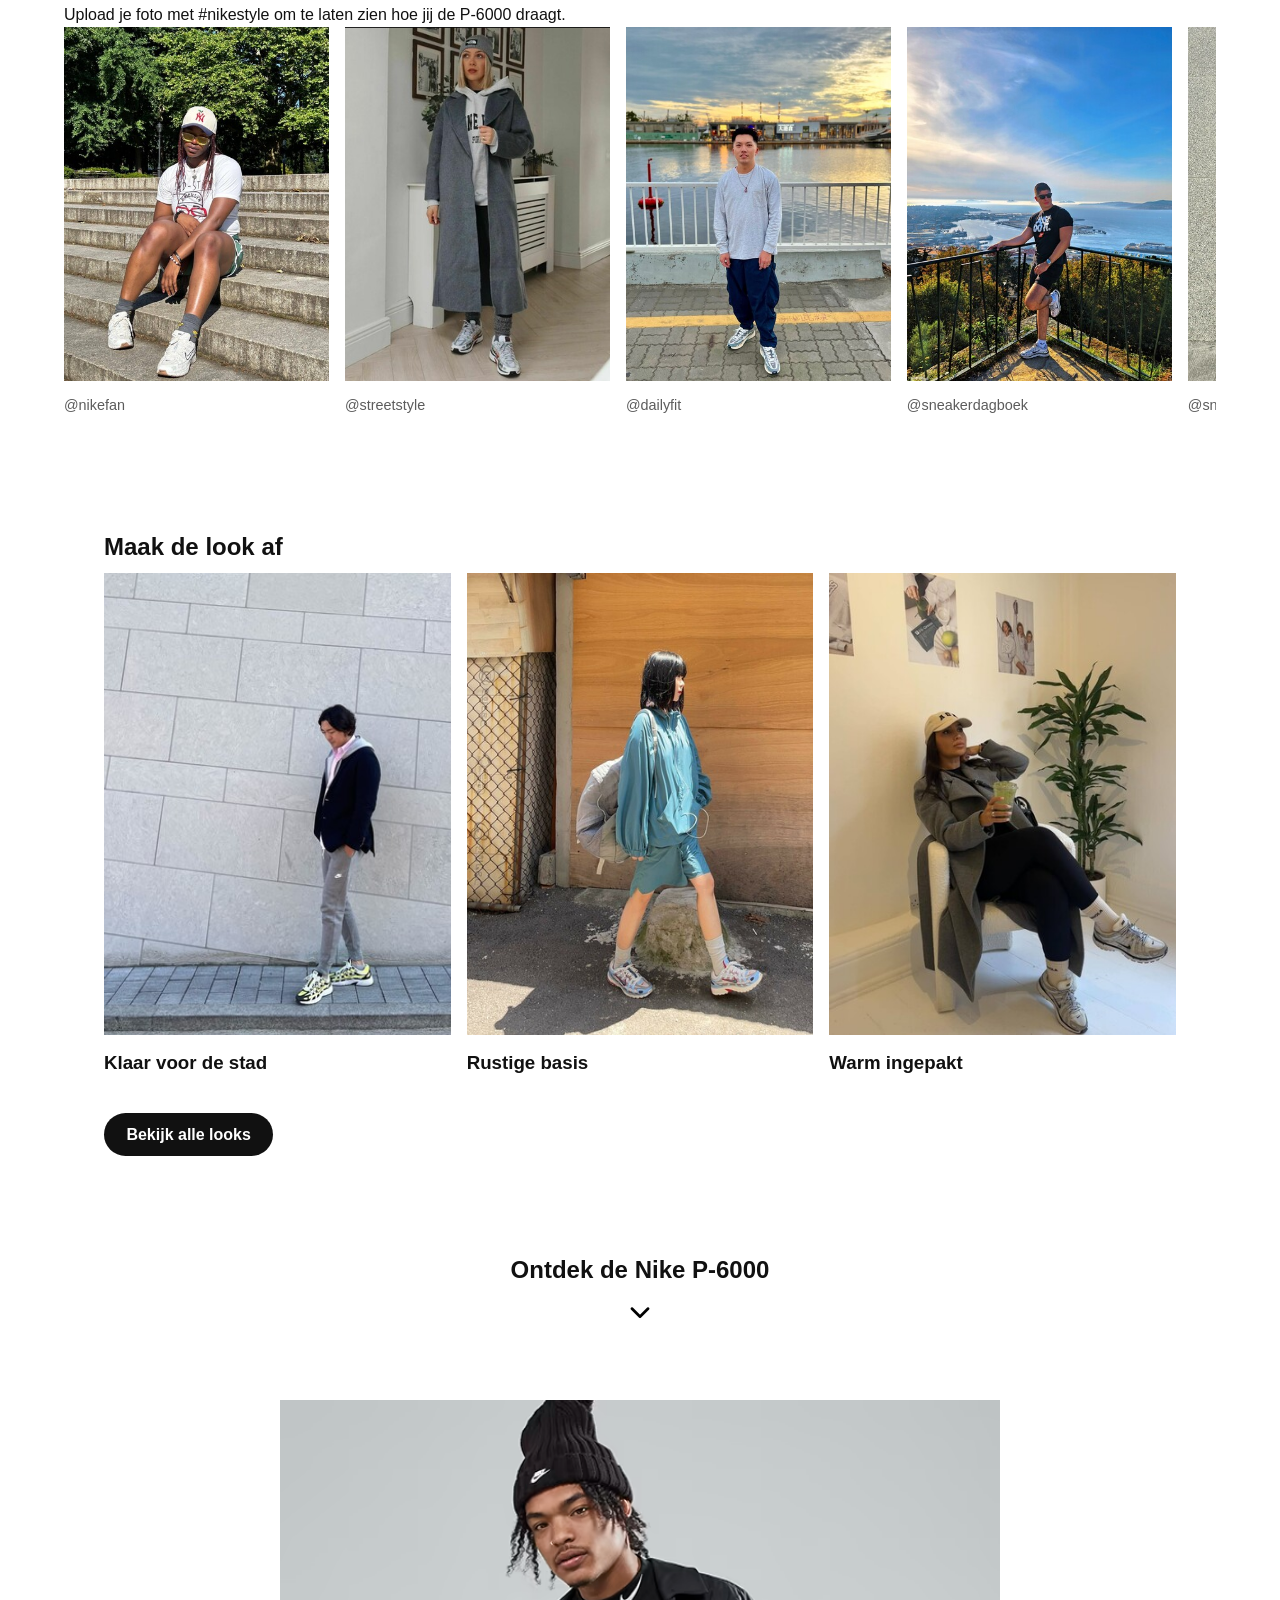
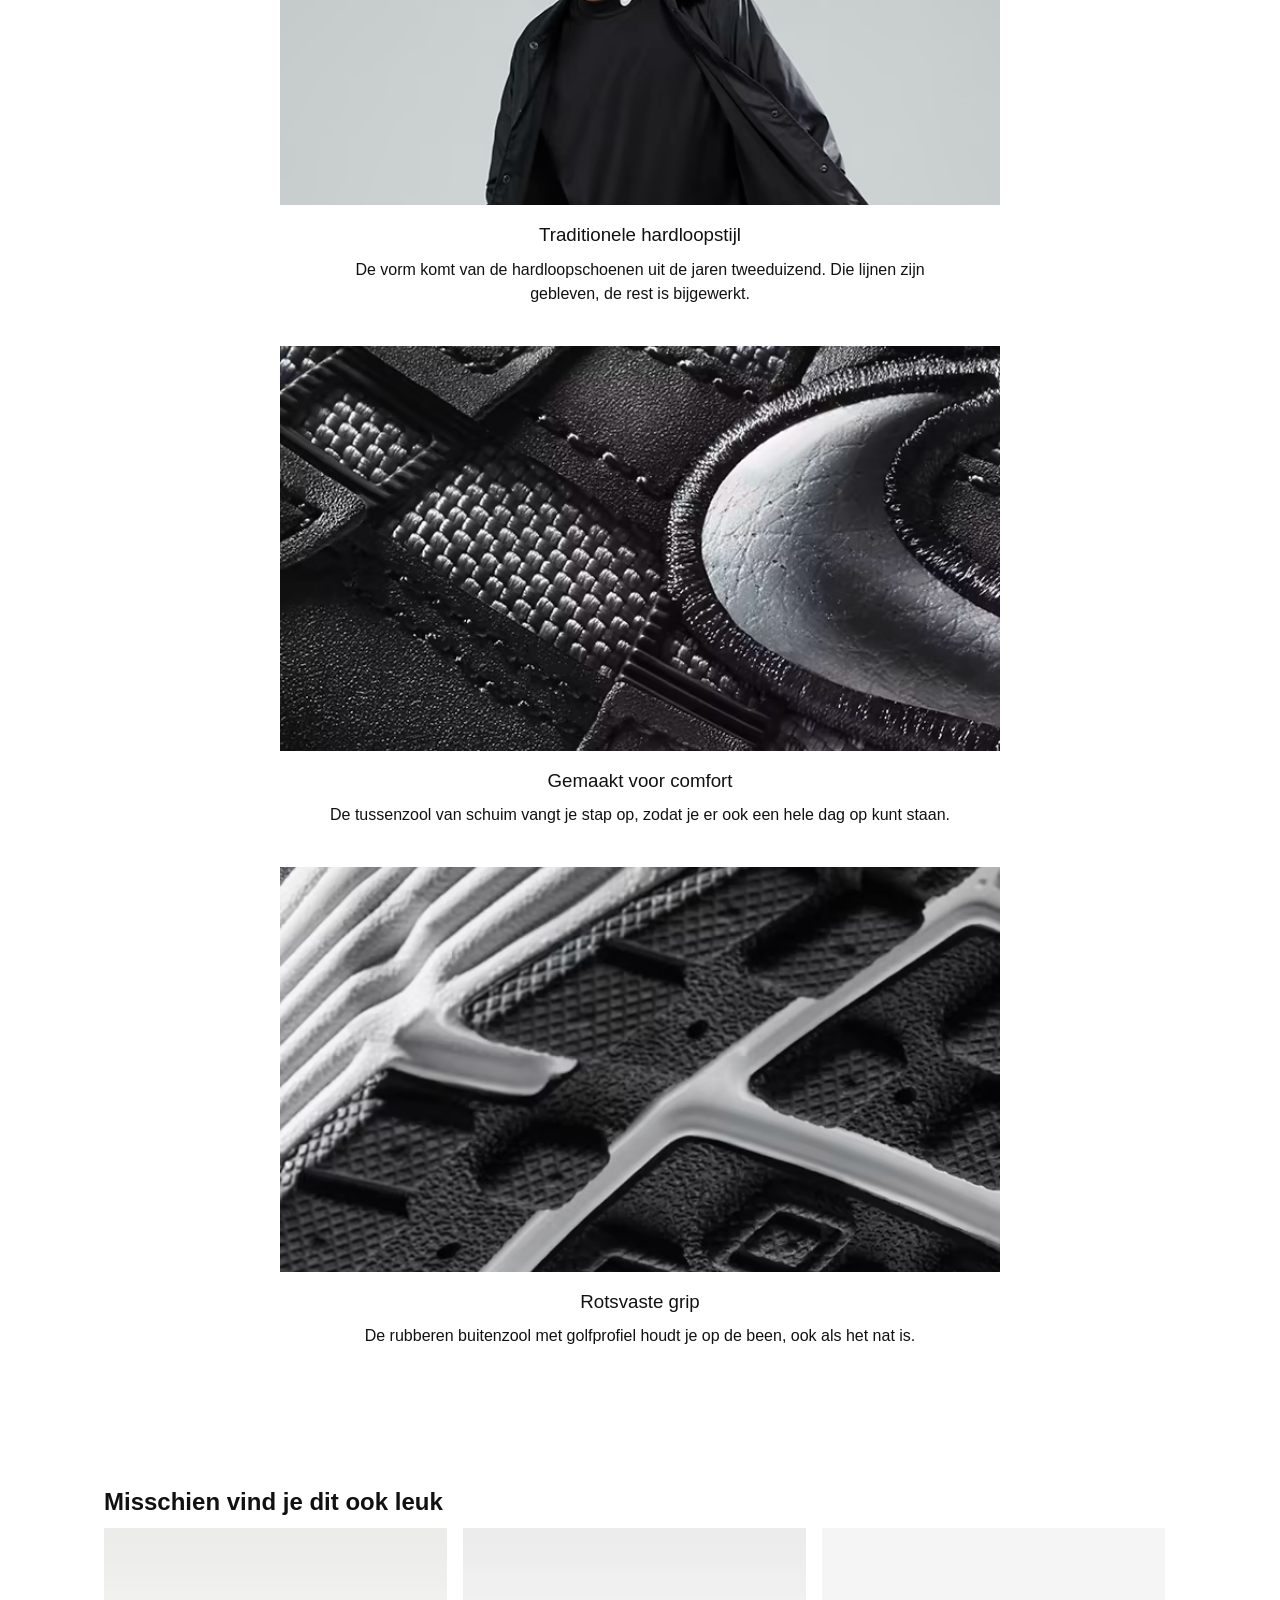
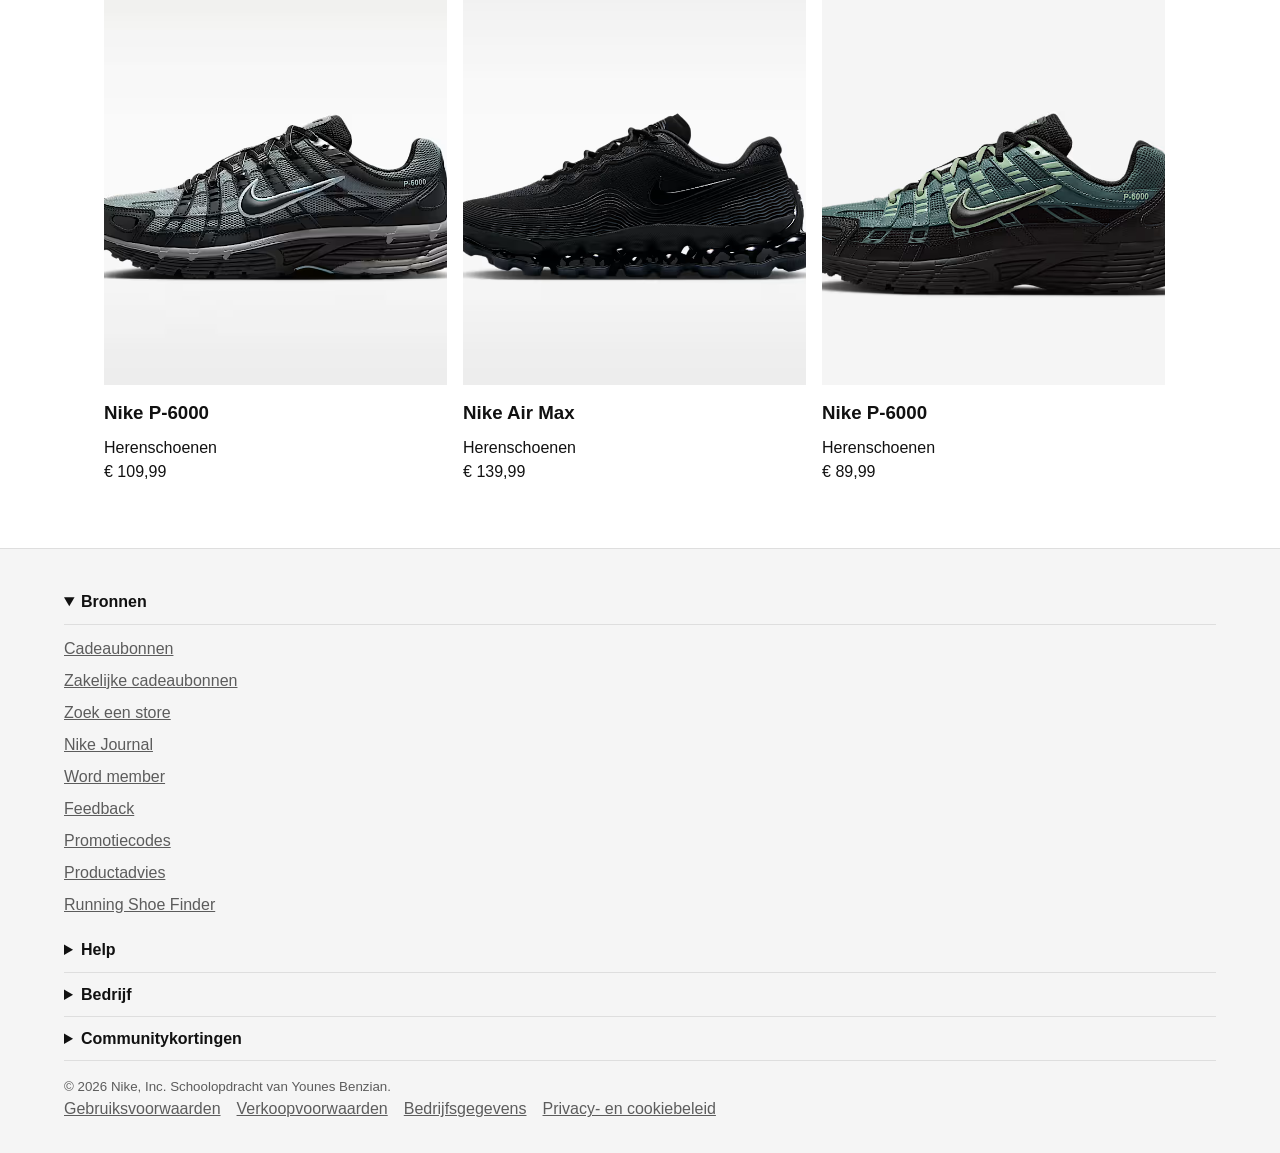
==== commit 96df8bfd: "Add files via upload" ====
--- a/detail.html
+++ b/detail.html
@@ -185,7 +185,6 @@
 		</section>
 
 		<section>
-
 			<h2>Maak de look af</h2>
 
 			<ul>
@@ -270,14 +269,20 @@
 
 	<footer>
 
-		<nav aria-label="Footermenu">
-			<details>
+		<nav>
+			
+			<details open>
 				<summary>Bronnen</summary>
 				<ul>
 					<li><a href="index.html">Cadeaubonnen</a></li>
+					<li><a href="index.html">Zakelijke cadeaubonnen</a></li>
 					<li><a href="index.html">Zoek een store</a></li>
 					<li><a href="index.html">Nike Journal</a></li>
 					<li><a href="index.html">Word member</a></li>
+					<li><a href="index.html">Feedback</a></li>
+					<li><a href="index.html">Promotiecodes</a></li>
+					<li><a href="index.html">Productadvies</a></li>
+					<li><a href="index.html">Running Shoe Finder</a></li>
 				</ul>
 			</details>
 			<details>
--- a/styles/style.css
+++ b/styles/style.css
@@ -1,31 +1,328 @@
-/**************/
-/* CSS REMEDY */
-/**************/
-*, *::after, *::before {
-  box-sizing:border-box;  
-}
-
-
-
-
-
-
-/*********************/
-/* CUSTOM PROPERTIES */
-/*********************/
+/* reset. alles op nul zodat ik zelf bepaal waar er ruimte komt en niet de browser */
+*,
+*::before,
+*::after {
+	box-sizing: border-box;
+	margin: 0;
+	padding: 0;
+}
+
+/* https://developer.mozilla.org/en-US/docs/Web/CSS/Reference/Properties/--* */
 :root {
-	/* startje */
-	--color-text:#111;
-	--color-background:#eee;
-}
-
-
-
-
-
-/****************/
-/* JOUW STYLING */
-/****************/
-
-/* jouw code */
-
+	--kleur-tekst: #111111;
+	--kleur-achtergrond: #ffffff;
+	--kleur-gedempt: #5c5c5c;
+	--kleur-lijn: #dedede;
+	--kleur-vlak: #f5f5f5;
+	--kleur-accent: #c23b00;
+
+	--ruimte: 1rem;
+}
+
+/* pakt vanzelf de donkere kleuren als je telefoon op dark staat. NIKE HEEFT ZELF GEEN DARKMODE SIRE */
+@media (prefers-color-scheme: dark) {
+
+	:root {
+		--kleur-tekst: #f2f2f2;
+		--kleur-achtergrond: #101010;
+		--kleur-gedempt: #b3b3b3;
+		--kleur-lijn: #3a3a3a;
+		--kleur-vlak: #1c1c1c;
+		--kleur-accent: #ff8a5c;
+	}
+
+}
+
+body {
+	font-family: "Helvetica Neue", Helvetica, Arial, sans-serif;
+	line-height: 1.5;
+	color: var(--kleur-tekst);
+	background-color: var(--kleur-achtergrond);
+}
+
+main h1 {
+	text-transform: uppercase;
+}
+
+img {
+	display: block;
+	max-width: 100%;
+	height: auto;
+}
+
+ul,
+ol {
+	list-style: none;
+}
+
+a {
+	color: var(--kleur-tekst);
+}
+
+:focus-visible {
+	outline: 0.2rem solid var(--kleur-accent);
+	outline-offset: 0.2rem;
+}
+
+/* de skiplink parkeer ik links buiten beeld. met display none zou het niet werken, dan kun je er ook niet meer naartoe tabben */
+body > a:first-child {
+	position: absolute;
+	left: -100vw;
+}
+
+body > a:first-child:focus {
+	position: static;
+	display: block;
+	padding: var(--ruimte);
+	background-color: var(--kleur-accent);
+	color: var(--kleur-achtergrond);
+}
+
+header {
+	display: flex;
+	align-items: center;
+	gap: var(--ruimte);
+	padding: 0.75rem var(--ruimte);
+	border-bottom: 0.1rem solid var(--kleur-lijn);
+}
+
+header img {
+	width: 1.4rem;
+}
+
+header > a img {
+	width: 3.5rem;
+}
+
+header > button {
+	padding: 0.5rem 0.7rem;
+	background-color: transparent;
+	cursor: pointer;
+	border: none;
+}
+
+header nav[aria-label="Snelmenu"] {
+	margin-left: auto;
+}
+
+header nav[aria-label="Snelmenu"] ul {
+	display: flex;
+	gap: 1.2rem;
+}
+
+/* het uitschuifmenu. hij staat standaard rechts buiten beeld met translate, javascript zet de class open erop en dan schuift hij naar binnen */
+/* visibility hidden staat erbij zodat je er niet per ongeluk naartoe kan tabben terwijl hij dicht is */
+nav[aria-label="Hoofdmenu"] {
+	position: fixed;
+	top: 0;
+	right: 0;
+	bottom: 0;
+	z-index: 2;
+	width: 70%;
+	padding: 5rem 1.5rem;
+	border-left: 0.1rem solid var(--kleur-lijn);
+	background-color: var(--kleur-vlak);
+	translate: 100% 0;
+	visibility: hidden;
+	transition: translate 0.3s, visibility 0.3s;
+}
+/* https://developer.mozilla.org/en-US/docs/Web/CSS/Reference/Values/transform-function/translate */
+nav[aria-label="Hoofdmenu"].open {
+	translate: 0 0;
+	visibility: visible;
+}
+
+nav[aria-label="Hoofdmenu"] ul {
+	display: grid;
+	gap: 0.75rem;
+}
+
+nav[aria-label="Hoofdmenu"] a {
+	font-size: 1.25rem;
+	font-weight: 600;
+	text-decoration: none;
+}
+
+nav[aria-label="Hoofdmenu"] a[aria-current="page"] {
+	text-decoration: underline;
+}
+
+main > section {
+	padding: 3rem var(--ruimte);
+}
+
+main h2,
+main h3 {
+	margin-bottom: 0.5rem;
+}
+
+/* de zwarte pil van nike. het is gwn een link, maar met een border-radius van 2rem ziet hij eruit als een knop */
+main section > a,
+main section li > a {
+	display: inline-block;
+	margin-top: 0.75rem;
+	padding: 0.6rem 1.4rem;
+	border-radius: 2rem;
+	background-color: var(--kleur-tekst);
+	color: var(--kleur-achtergrond);
+	font-weight: 600;
+	text-decoration: none;
+}
+
+main ul ul a {
+	display: inline;
+	margin: 0;
+	padding: 0;
+	background-color: transparent;
+	color: var(--kleur-gedempt);
+	font-weight: 400;
+	text-decoration: underline;
+}
+
+main ul ul a:hover {
+	color: var(--kleur-tekst);
+}
+
+main button {
+	margin-top: 0.75rem;
+	padding: 0.7rem 1.4rem;
+	border: 0.1rem solid var(--kleur-tekst);
+	border-radius: 2rem;
+	background-color: var(--kleur-tekst);
+	color: var(--kleur-achtergrond);
+	font: inherit;
+	font-weight: 600;
+	cursor: pointer;
+}
+
+footer {
+	padding: 2rem var(--ruimte);
+	border-top: 0.1rem solid var(--kleur-lijn);
+	background-color: var(--kleur-vlak);
+}
+
+footer summary {
+	padding: 0.6rem 0;
+	border-bottom: 0.1rem solid var(--kleur-lijn);
+	font-weight: 700;
+	cursor: pointer;
+}
+
+footer nav ul {
+	display: grid;
+	gap: 0.5rem;
+	padding: 0.75rem 0;
+}
+
+footer nav[aria-label="Voorwaarden"] ul {
+	display: flex;
+	flex-wrap: wrap;
+	gap: var(--ruimte);
+	padding: 0;
+}
+
+footer a {
+	color: var(--kleur-gedempt);
+}
+
+footer small {
+	display: block;
+	margin-top: var(--ruimte);
+	color: var(--kleur-gedempt);
+}
+/* https://developer.mozilla.org/en-US/docs/Web/CSS/Reference/At-rules/@media */
+/* vanaf hier past het menu gewoon in de header, dus de hamburger gaat weg en het uitschuifmenu wordt een normaal rijtje */
+@media (min-width: 38em) {
+
+	header {
+		padding-inline: 2rem;
+	}
+/* https://developer.mozilla.org/en-US/docs/Web/CSS/Reference/Properties/display */
+	header > button {
+		display: none;
+	}
+
+	/* met order zet ik het logo links, het menu in het midden en het snelmenu rechts, zonder de volgorde in de html om te gooien */
+	header > a {
+		order: 1;
+	}
+
+	header nav[aria-label="Snelmenu"] {
+		order: 3;
+		margin-left: 0;
+	}
+
+	nav[aria-label="Hoofdmenu"] {
+		order: 2;
+		margin-inline: auto;
+		position: static;
+		width: auto;
+		padding: 0;
+		border: none;
+		background-color: transparent;
+		translate: none;
+		visibility: visible;
+	}
+
+	nav[aria-label="Hoofdmenu"] ul {
+		display: flex;
+	}
+
+	nav[aria-label="Hoofdmenu"] a {
+		font-size: 0.9rem;
+	}
+
+	main > section {
+		padding-inline: 2rem;
+	}
+
+	footer {
+		padding-inline: 2rem;
+	}
+
+	footer nav[aria-label="Footermenu"] {
+		display: grid;
+		grid-template-columns: 1fr 1fr;
+		gap: 1.5rem;
+		align-items: start;
+	}
+
+}
+
+@media (min-width: 57em) {
+
+	header,
+	main > section,
+	footer {
+		padding-inline: 4rem;
+	}
+
+	nav[aria-label="Hoofdmenu"] ul {
+		gap: 1.5rem;
+	}
+
+	nav[aria-label="Hoofdmenu"] a {
+		font-size: 1rem;
+	}
+
+	main h1 {
+		font-size: 3rem;
+	}
+
+	footer nav[aria-label="Footermenu"] {
+		grid-template-columns: 1fr 1fr 1fr 1fr;
+	}
+
+}
+
+/* sommige mensen hebben animaties uitstaan*/
+/* https://developer.mozilla.org/en-US/docs/Web/CSS/Reference/At-rules/@media/prefers-reduced-motion */
+@media (prefers-reduced-motion: reduce) {
+
+	*,
+	*::before,
+	*::after {
+		transition-duration: 0.01ms;
+	}
+
+}
--- a/styles/detail.css
+++ b/styles/detail.css
@@ -0,0 +1,306 @@
+/* de eerste p is de categorie en de tweede de prijs. daarom nth-of-type, anders pak ik alle p van de pagina */
+main section:nth-of-type(1) > p:nth-of-type(1) {
+	color: var(--kleur-gedempt);
+}
+
+main section:nth-of-type(1) > p:nth-of-type(2) {
+	font-size: 1.25rem;
+	font-weight: 600;
+}
+/* https://developer.mozilla.org/en-US/docs/Web/CSS/Reference/Properties/overflow */
+/* de fotos naast elkaar met overflow-x auto zodat je zijwaarts kan scrollen */
+/* scroll-snap zorgt dat hij netjes op een foto stopt en niet ergens halverwege twee fotos */
+main section:nth-of-type(1) > ul:first-of-type {
+	display: flex;
+	gap: 0.5rem;
+	overflow-x: auto;
+	margin: var(--ruimte) 0;
+	padding-bottom: 0.5rem;
+	scroll-snap-type: x mandatory;
+}
+
+main section:nth-of-type(1) > ul:first-of-type li {
+	flex-shrink: 0;
+	width: 85%;
+	scroll-snap-align: center;
+}
+
+main li img {
+	width: 100%;
+	object-fit: cover;
+	background-color: var(--kleur-vlak);
+}
+
+main section:nth-of-type(1) > ul:first-of-type img {
+	aspect-ratio: 1 / 1;
+}
+
+main section:nth-of-type(1) > ul:last-of-type {
+	margin: var(--ruimte) 0;
+	color: var(--kleur-gedempt);
+}
+
+main legend {
+	margin-bottom: 0.5rem;
+	font-weight: 600;
+}
+
+main fieldset {
+	display: flex;
+	flex-wrap: wrap;
+	gap: 0.5rem;
+	margin-bottom: var(--ruimte);
+	border: none;
+}
+
+main fieldset label {
+	position: relative;
+	padding: 0.7rem 0.9rem;
+	border: 0.1rem solid var(--kleur-lijn);
+	border-radius: 0.3rem;
+	cursor: pointer;
+}
+
+/* de radio ligt met vier nullen over het hele label heen en appearance none haalt het bolletje weg */
+/* zo is het hele vakje klikbaar maar is het voor een screenreader nog steeds gewoon een radio */
+/* https://developer.mozilla.org/en-US/docs/Web/CSS/Reference/Properties/appearance */
+main fieldset input {
+	position: absolute;
+	top: 0;
+	right: 0;
+	bottom: 0;
+	left: 0;
+	appearance: none;
+	border-radius: 0.3rem;
+	cursor: pointer;
+}
+
+main fieldset input:checked {
+	border: 0.15rem solid var(--kleur-tekst);
+}
+
+/* alleen de maten in 3 kolommen. met flex-wrap lukte het ook wel, maar dan werden de vakjes niet allemaal even breed */
+main fieldset:last-of-type {
+	display: grid;
+	grid-template-columns: 1fr 1fr 1fr;
+}
+
+main fieldset:last-of-type label {
+	padding-inline: 0.4rem;
+	font-size: 0.9rem;
+	text-align: center;
+}
+
+main form > a {
+	display: inline-block;
+	margin-bottom: var(--ruimte);
+}
+
+main form > p {
+	color: var(--kleur-gedempt);
+	font-size: 0.9rem;
+}
+
+main form button {
+	width: 100%;
+}
+
+/* deze code was bedoeld voor de sticky voeg toe aan winkelmand */
+/* main form button {
+	position: fixed;
+	right: 0;
+	bottom: 0;
+	left: 0;
+	z-index: 1;
+	width: auto;
+	border-radius: 0;
+} */
+
+
+body {
+	padding-bottom: 5rem;
+}
+
+main form button[type="button"] {
+	border-color: var(--kleur-lijn);
+	background-color: transparent;
+	color: var(--kleur-tekst);
+}
+
+main summary {
+	padding: 0.9rem 0;
+	border-top: 0.1rem solid var(--kleur-lijn);
+	font-weight: 600;
+	cursor: pointer;
+}
+
+main details p {
+	padding-bottom: 0.9rem;
+	color: var(--kleur-gedempt);
+}
+
+main section:nth-of-type(2) ul,
+main section:nth-of-type(3) ul,
+main section:nth-of-type(5) ul {
+	display: flex;
+	gap: var(--ruimte);
+	overflow-x: auto;
+	padding-bottom: var(--ruimte);
+	scroll-snap-type: x mandatory;
+}
+/* https://developer.mozilla.org/en-US/docs/Web/CSS/Reference/Properties/flex-shrink */
+main section:nth-of-type(2) li,
+main section:nth-of-type(3) li,
+main section:nth-of-type(5) li {
+	flex-shrink: 0;
+	width: 40%;
+	scroll-snap-align: start;
+}
+
+main section:nth-of-type(3) li {
+	width: 70%;
+}
+
+/* Als ik flex-shrink op 1 doe en dan responsive doet dat staan ze niet gelijk maar dat staat wel op mdn als voorbeeld */
+main section:nth-of-type(2) img,
+main section:nth-of-type(3) img,
+main section:nth-of-type(5) img {
+	aspect-ratio: 3 / 4;
+	margin-bottom: 0.9rem;
+}
+
+main section:nth-of-type(5) li > a {
+	display: block;
+	margin-top: 0;
+	padding: 0;
+	background-color: transparent;
+}
+
+main section:nth-of-type(2) li p {
+	color: var(--kleur-gedempt);
+	font-size: 0.9rem;
+}
+
+main section:nth-of-type(4) {
+	text-align: center;
+}
+/* https://www.w3schools.com/tools/tool_aspect_ratio.php
+aspect ratio calculator */
+/* https://developer.mozilla.org/en-US/docs/Web/CSS/Reference/Properties/aspect-ratio */
+main section:nth-of-type(4) > img {
+	width: 100%;
+	aspect-ratio: 3 / 4;
+	object-fit: cover;
+	object-position: top;
+	margin-bottom: var(--ruimte);
+}
+
+main section:nth-of-type(4) h3 {
+	font-weight: 400;
+}
+
+main section:nth-of-type(4) > img:first-of-type {
+	width: 2rem;
+	aspect-ratio: auto;
+	margin-inline: auto;
+	margin-bottom: 4.5rem;
+}
+
+main section:nth-of-type(4) p {
+	margin-bottom: 2.5rem;
+}
+
+@media (min-width: 38em) {
+
+	main section:nth-of-type(1) > ul:first-of-type li {
+		width: 45%;
+	}
+
+	main form button{
+		position: static;
+		width: 100%;
+		border-radius: 2rem;
+	}
+
+	body {
+		padding-bottom: 0;
+	}
+
+	main section:nth-of-type(3) ul {
+		display: grid;
+		grid-template-columns: 1fr 1fr 1fr;
+		overflow: visible;
+	}
+
+	main section:nth-of-type(3) li {
+		width: auto;
+	}
+
+	main section:nth-of-type(4) > img {
+		aspect-ratio: 16 / 9;
+		max-width: 45rem;
+		margin-inline: auto;
+	}
+
+	main section:nth-of-type(4) p {
+		max-width: 40rem;
+		margin-inline: auto;
+	}
+
+
+}
+
+@media (min-width: 57em) {
+
+	main > section {
+		max-width: 75rem;
+		margin-inline: auto;
+	}
+
+	main section:nth-of-type(1) {
+		display: grid;
+		grid-template-columns: 1fr 1fr;
+		column-gap: 3rem;
+		align-items: start;
+	}
+
+	
+	
+	/* min-width 0 moet erbij, anders duwt de grote foto de kolom breder dan de pagina en krijg je een scrollbalk onderin */
+	main section:nth-of-type(1) > ul:first-of-type {
+		display: grid;
+		grid-template-columns: 5rem 1fr;
+		grid-column: 1;
+		grid-row: 1 / span 11;
+		min-width: 0;
+		overflow: visible;
+		margin-top: 0;
+	}
+
+	main section:nth-of-type(1) > ul:first-of-type li {
+		width: auto;
+	}
+/* uitleg over grid in een grid gekregen van claude (anthropic, 2026), zelf getypt en aangepast */
+	/* alleen de eerste foto zet ik zelf neer in kolom 2, de rest vult de browser vanzelf aan in het smalle kolommetje links */
+	main section:nth-of-type(1) > ul:first-of-type li:first-child {
+		grid-column: 2;
+		grid-row: 1 / span 5;
+	}
+
+	main section:nth-of-type(1) > ul:first-of-type li:first-child img {
+		height: 100%;
+	}
+
+	main section:nth-of-type(2) {
+		max-width: none;
+	}
+
+	main section:nth-of-type(2) li {
+		width: 23%;
+	}
+
+	main section:nth-of-type(5) li {
+		width: 32%;
+	}
+
+}
